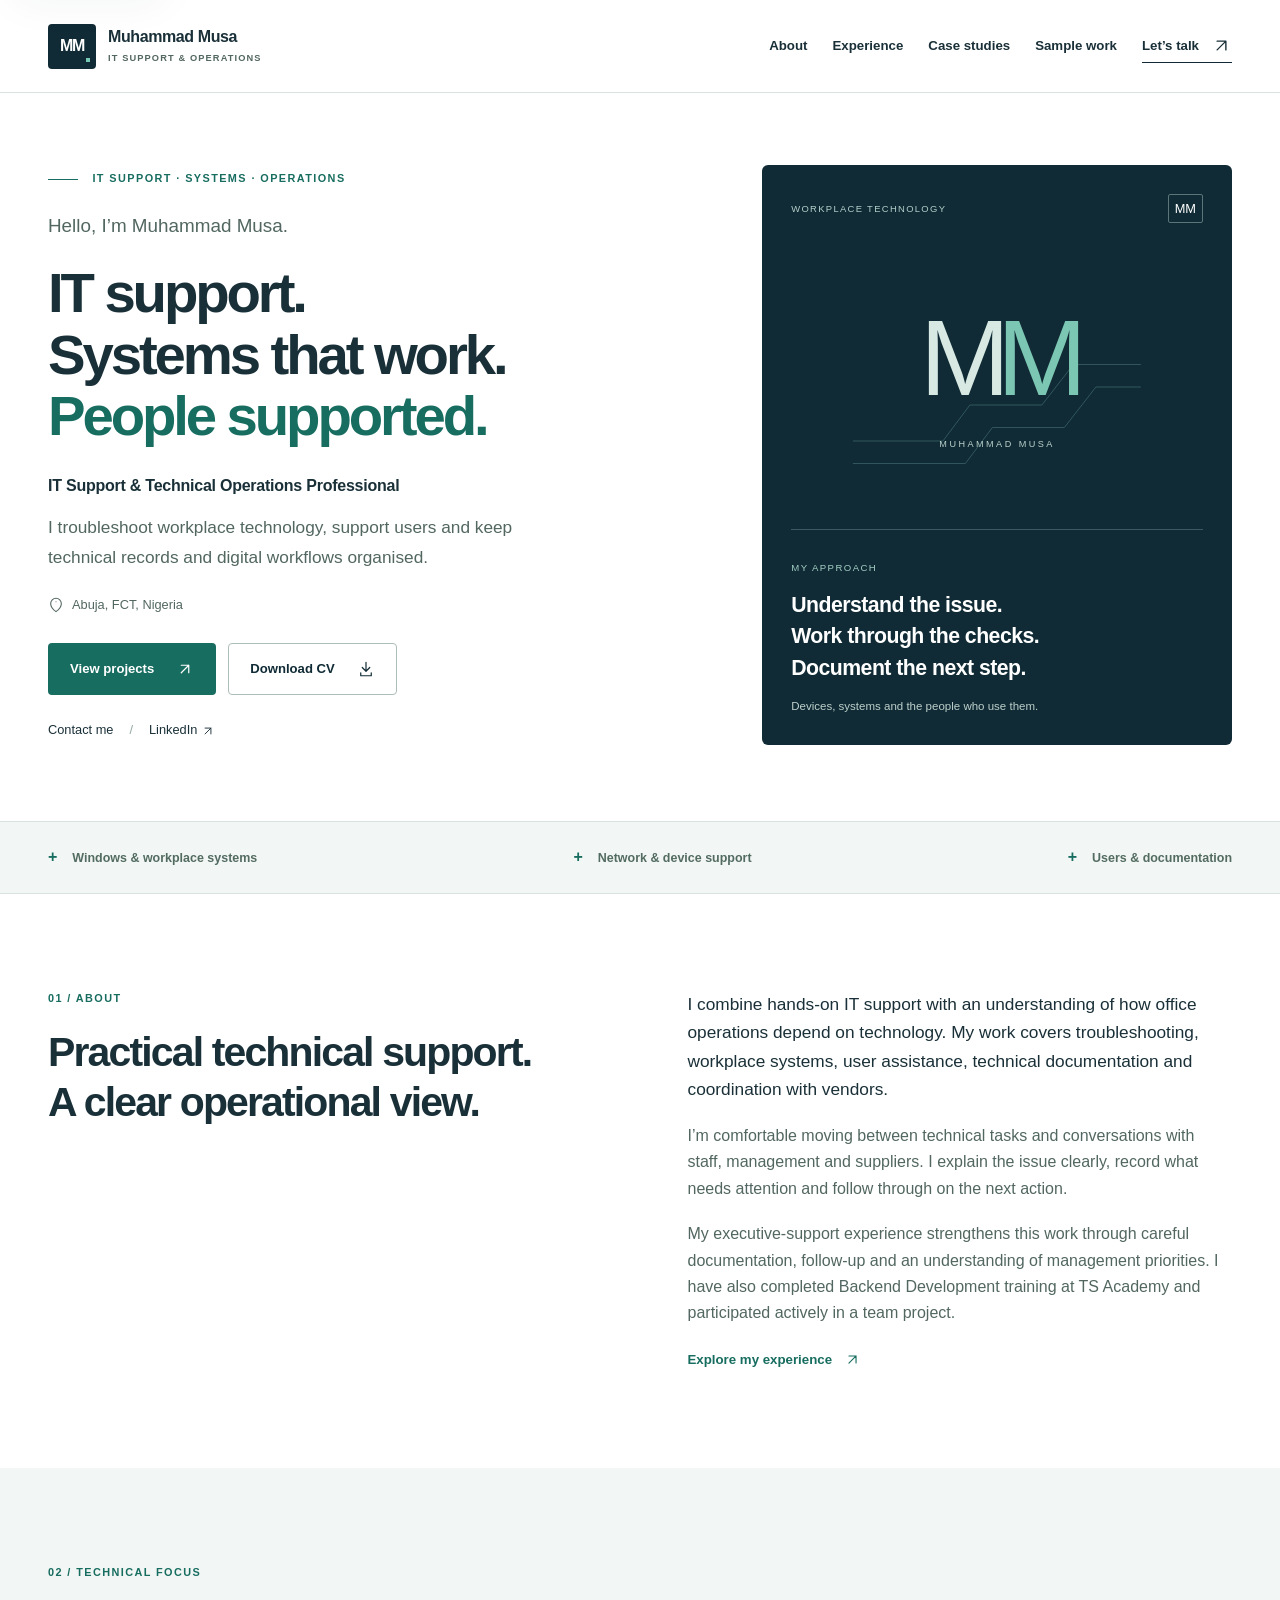
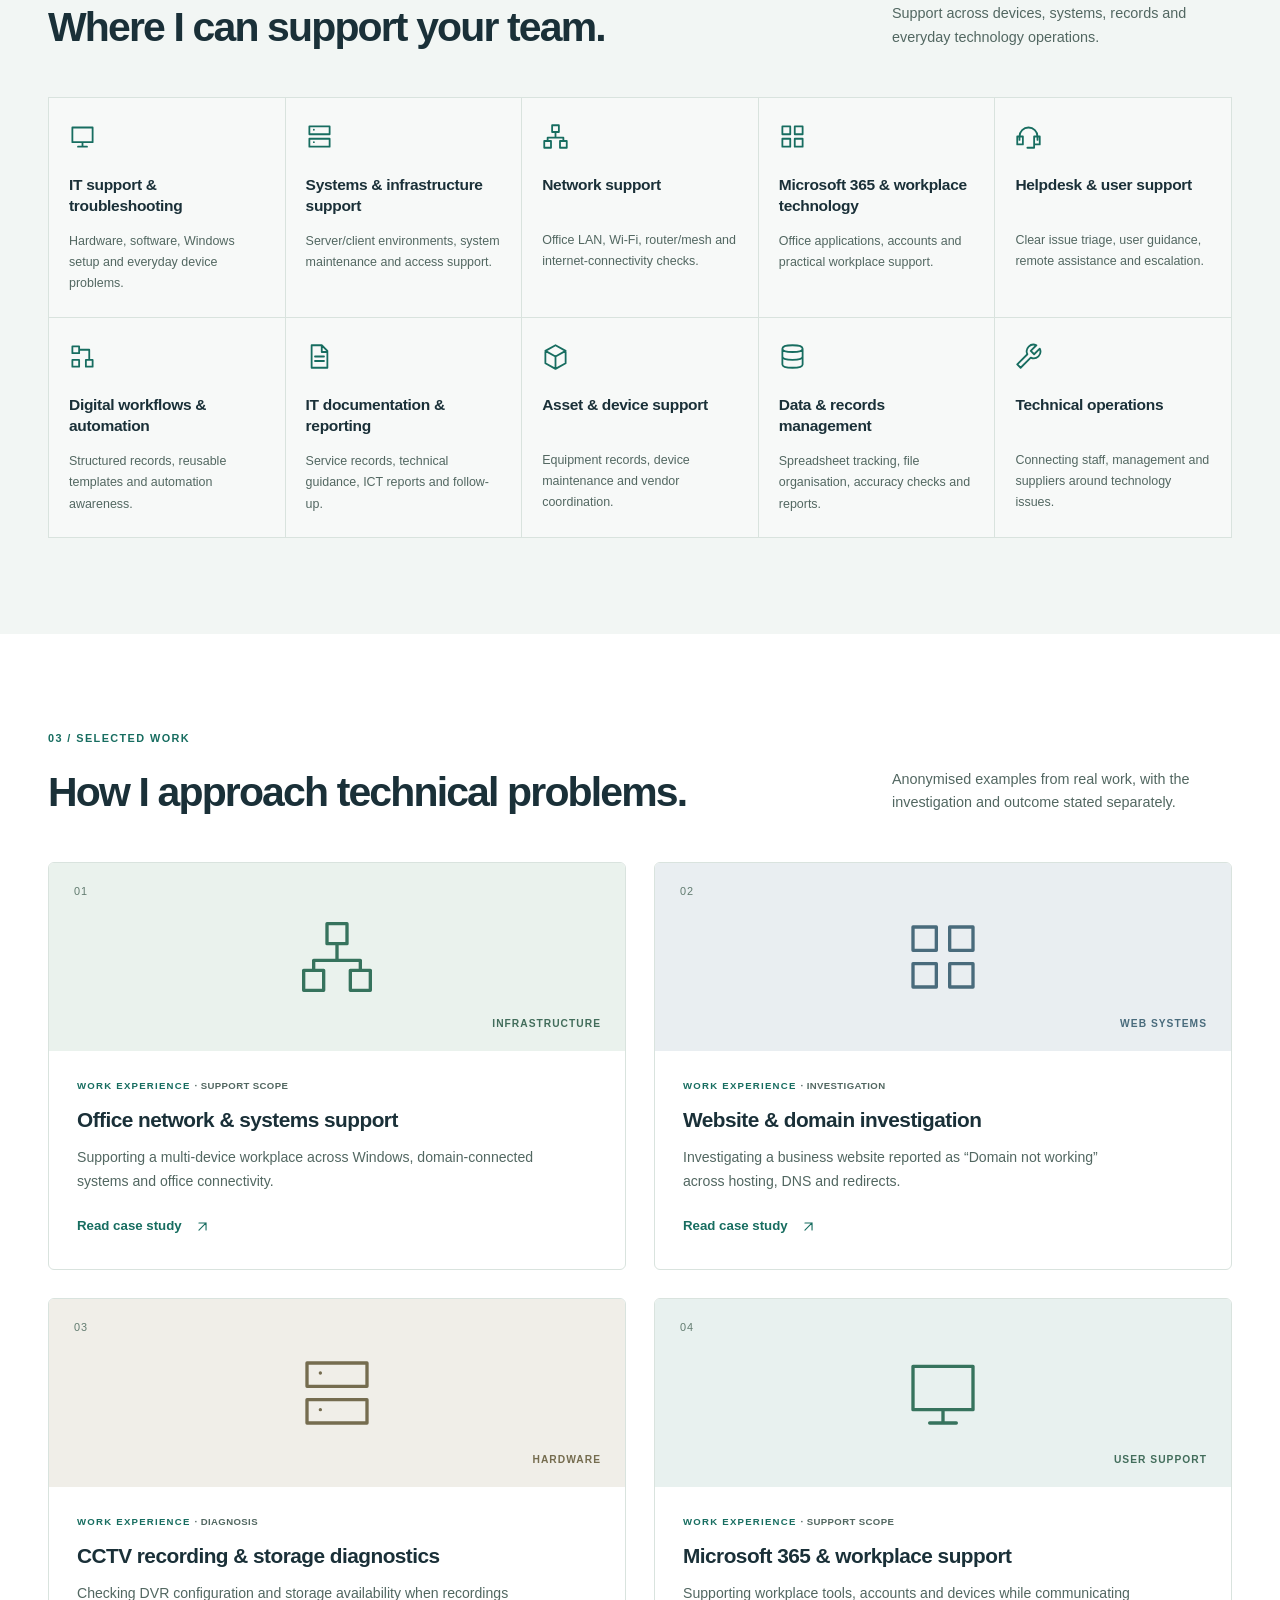
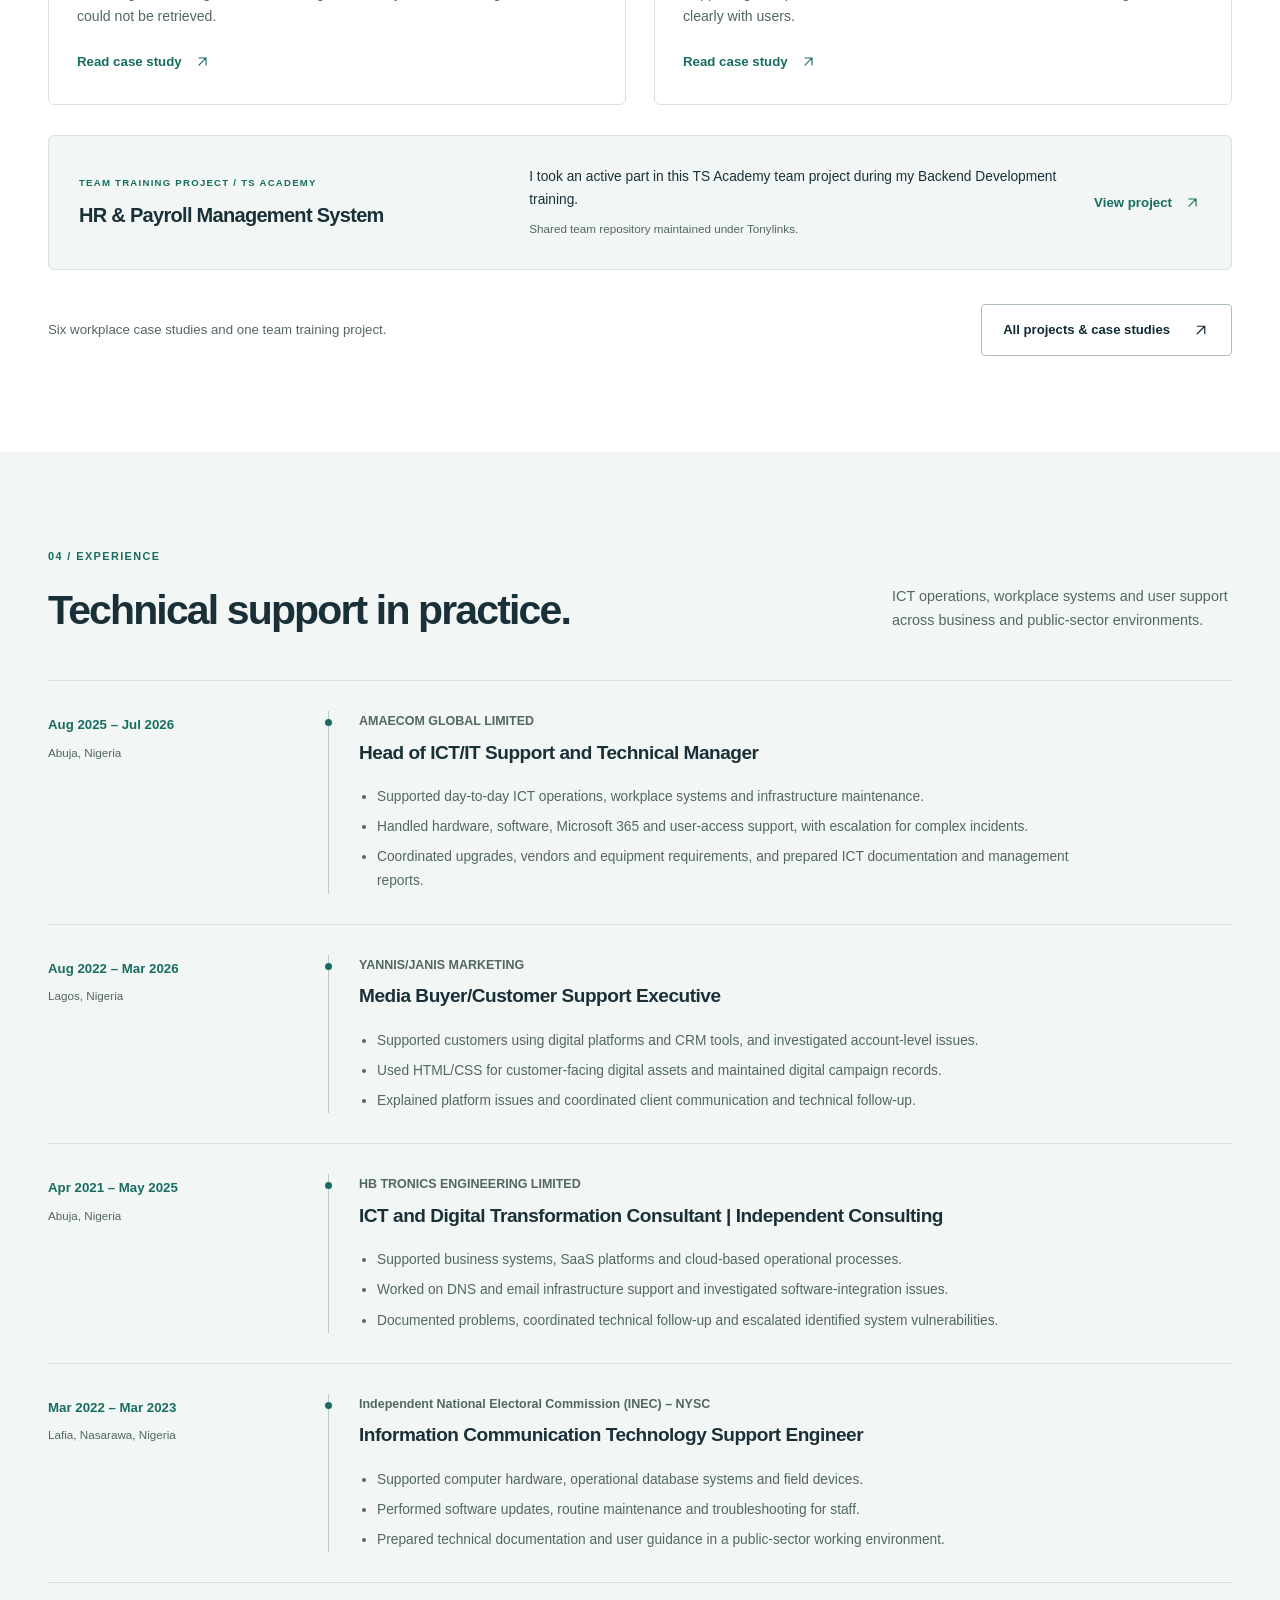
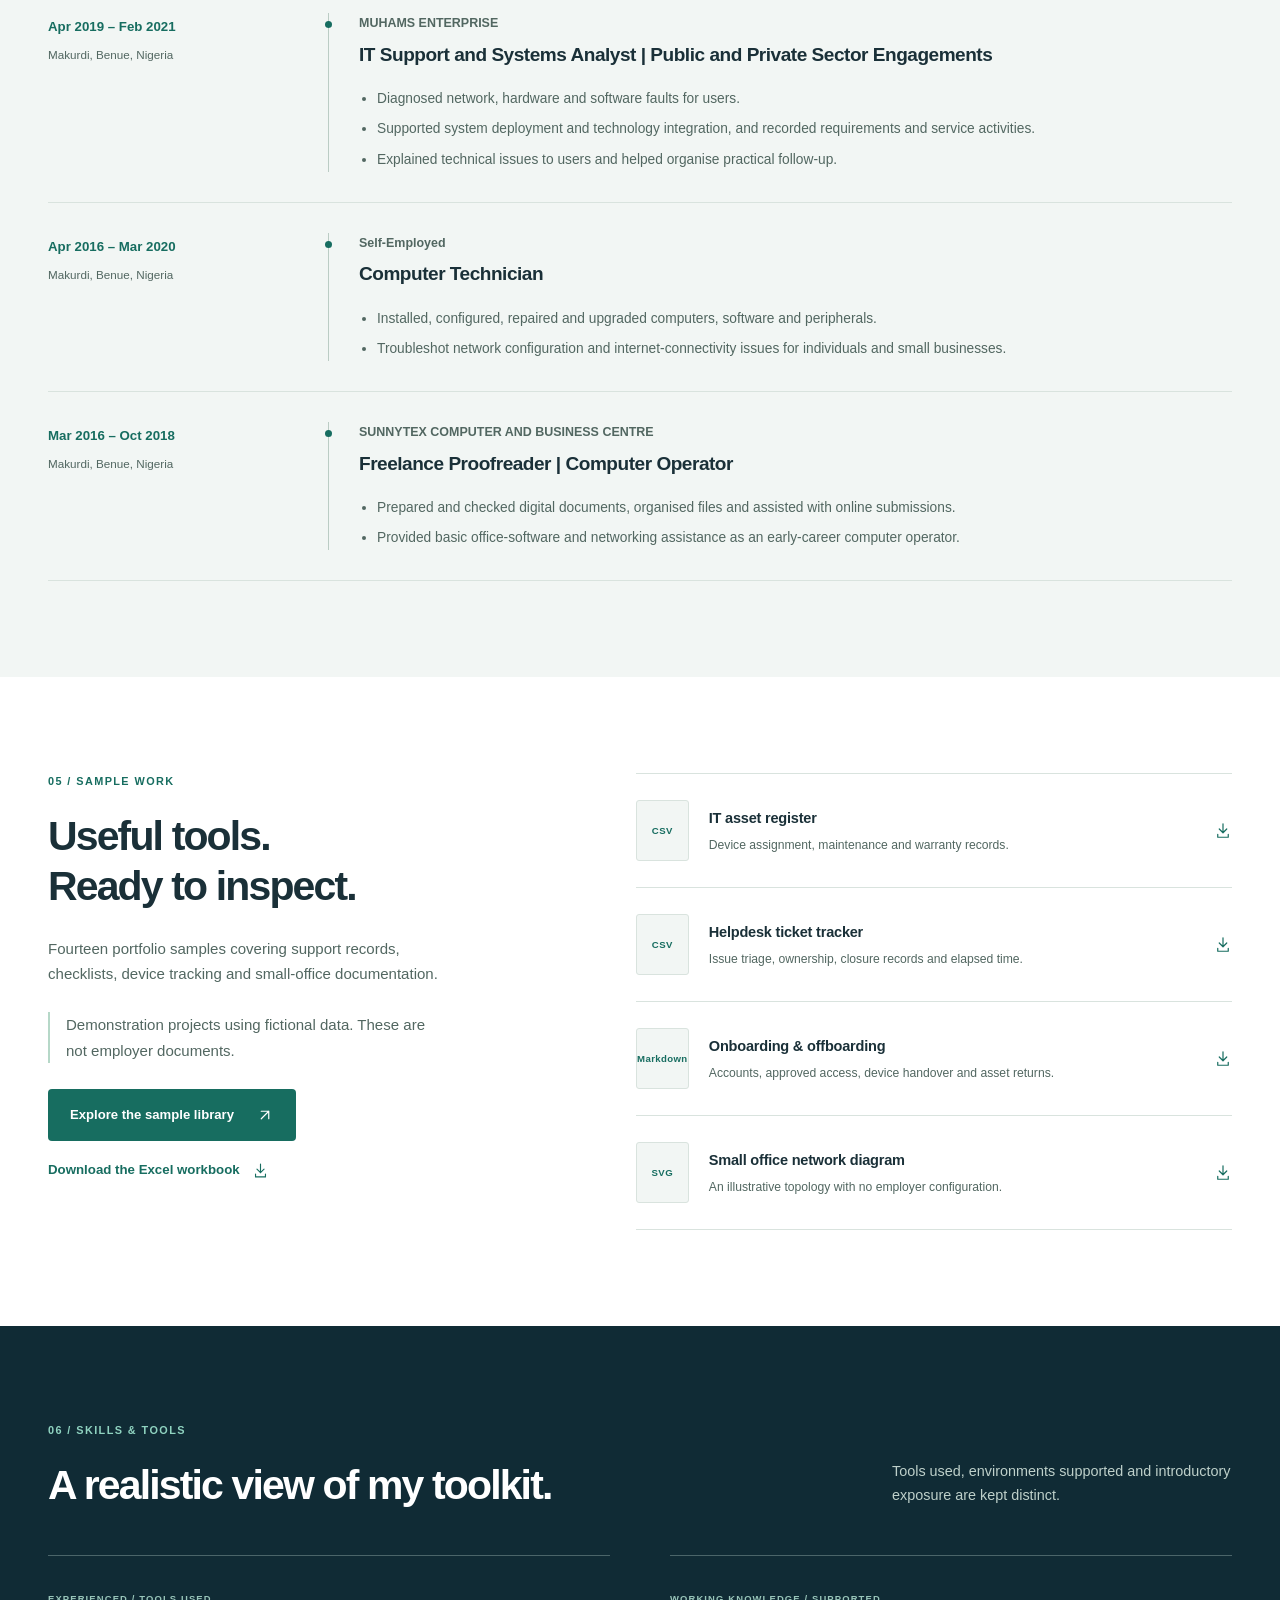
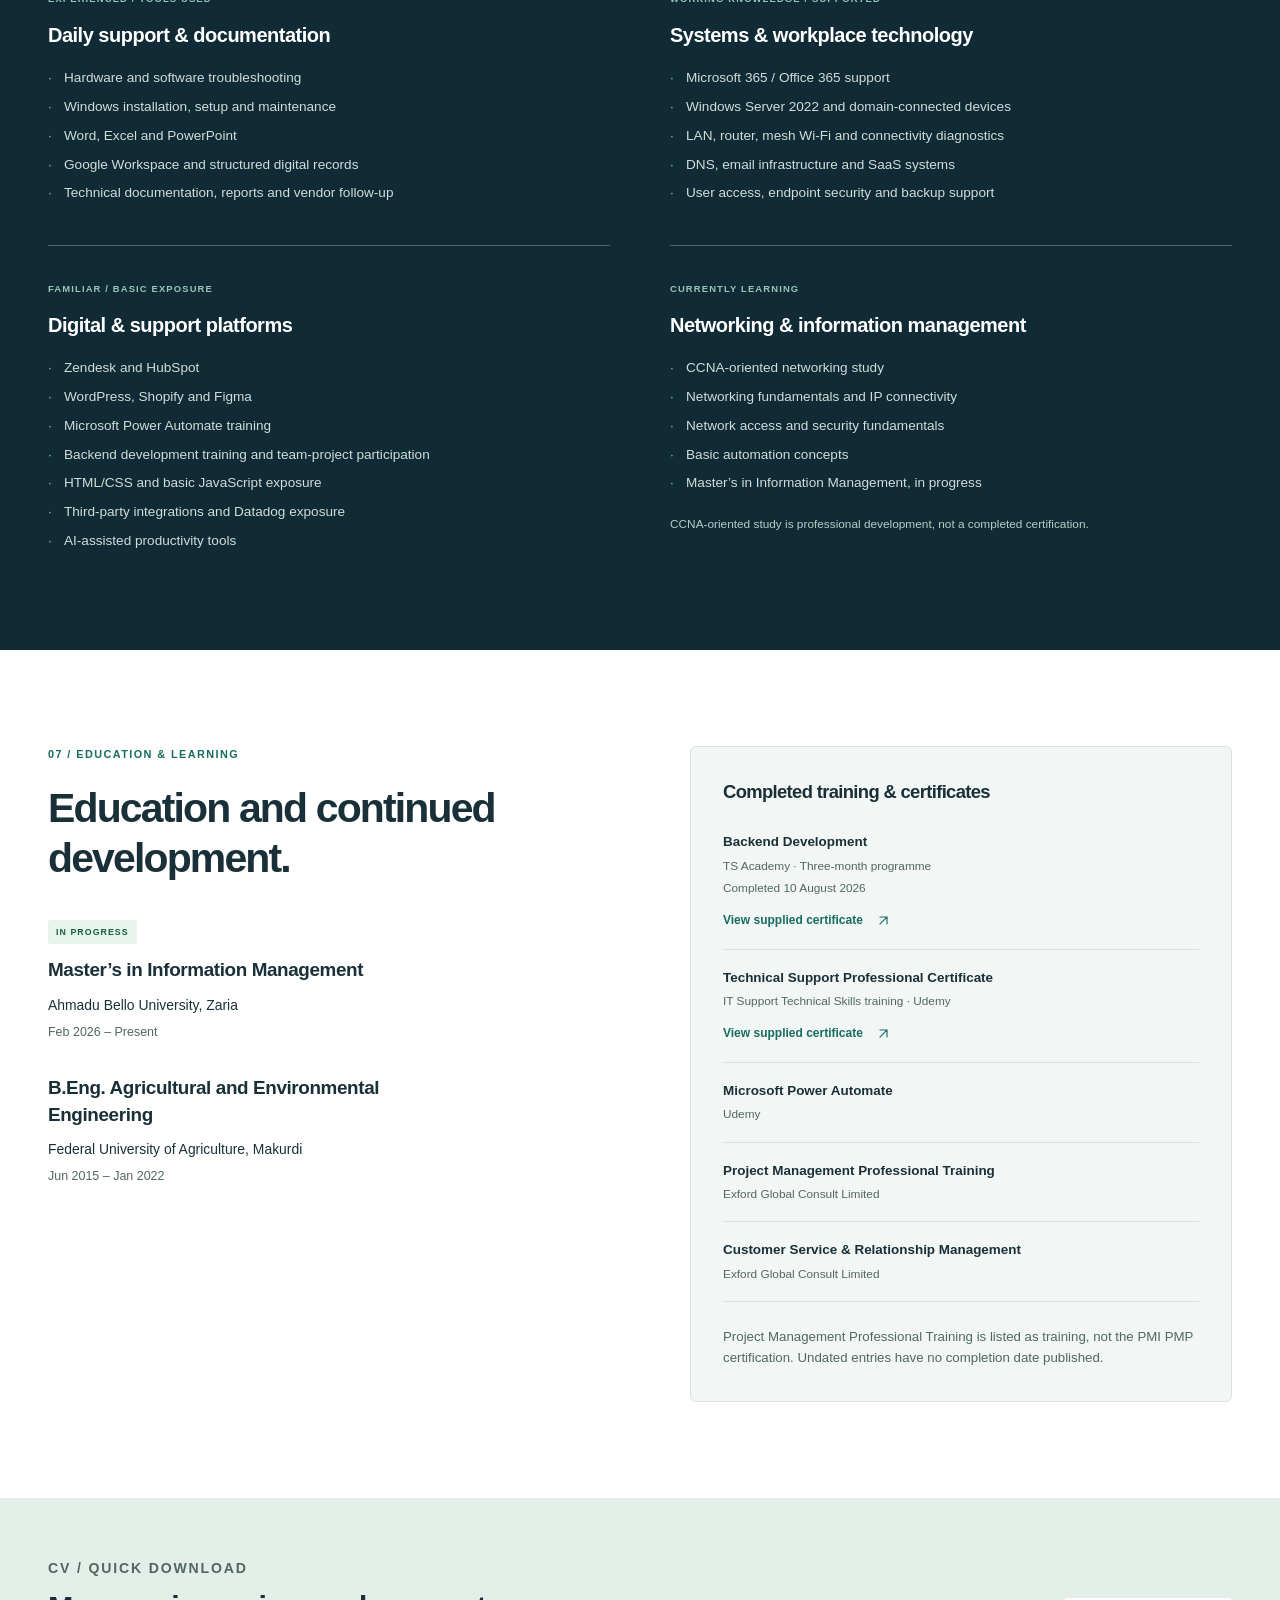
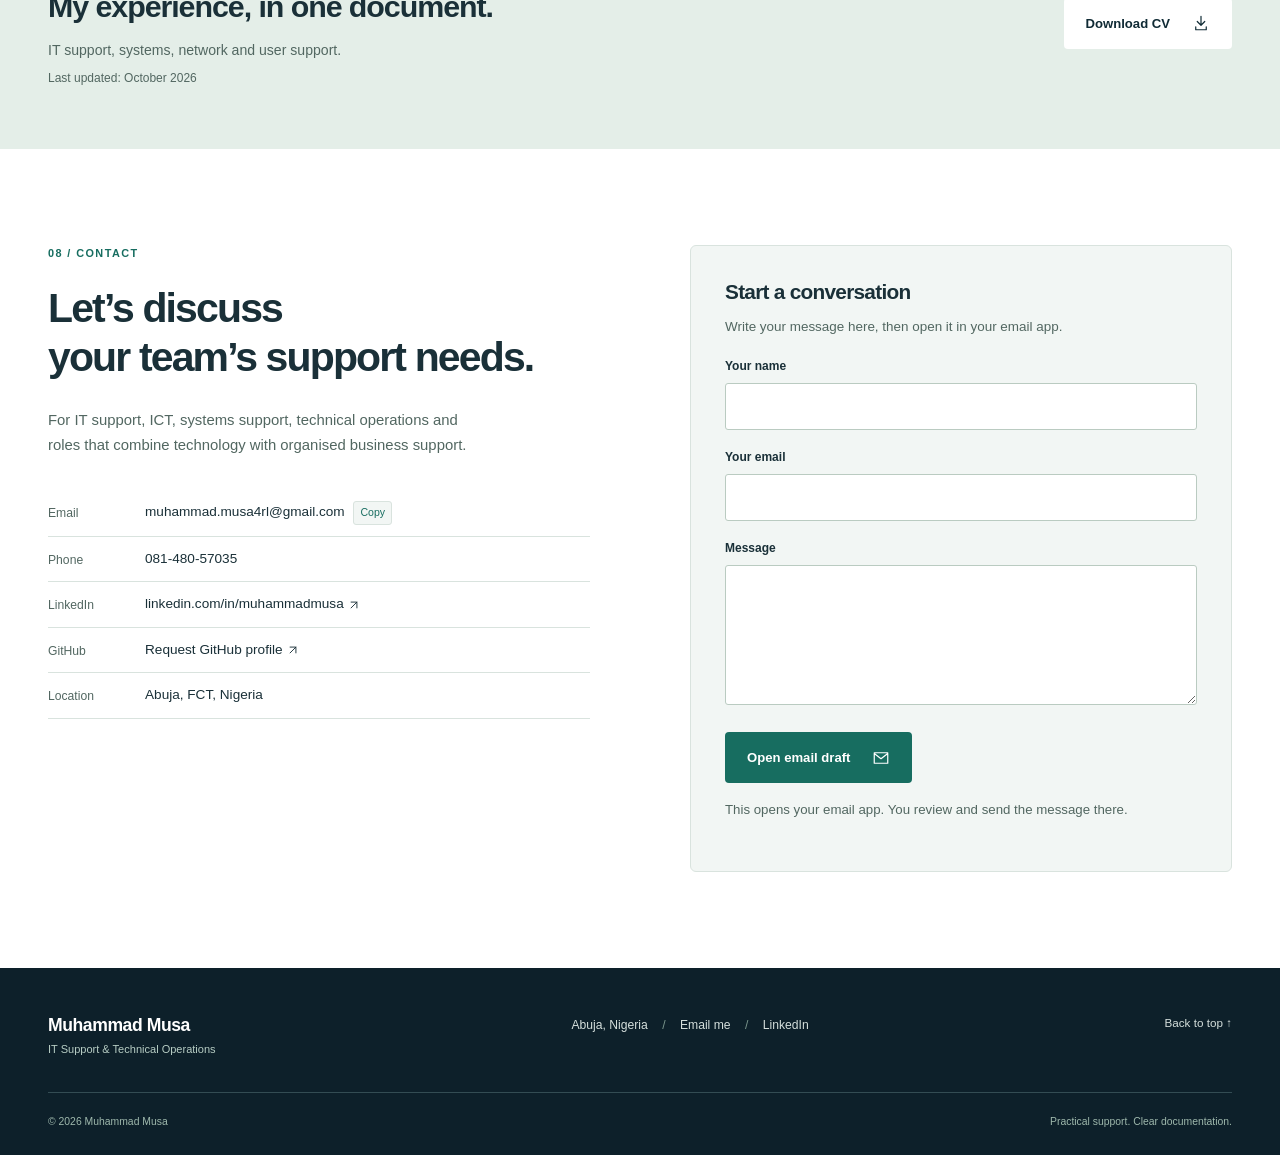
==== index.html @ 25eed510 "IT support and technical operations portfolio" ====
<!doctype html>
<html lang="en"><head><meta charset="utf-8"><meta name="viewport" content="width=device-width,initial-scale=1">
<title>Muhammad Musa | IT Support &amp; Technical Operations</title><meta name="description" content="IT support and technical operations professional in Abuja, Nigeria. Workplace systems, troubleshooting, user support and practical technical documentation."><meta name="theme-color" content="#102b35">
<meta property="og:type" content="website"><meta property="og:site_name" content="Muhammad Musa"><meta property="og:title" content="Muhammad Musa | IT Support &amp; Technical Operations"><meta property="og:description" content="IT support and technical operations professional in Abuja, Nigeria. Workplace systems, troubleshooting, user support and practical technical documentation.">
<meta property="og:image" content="assets/images/social-preview.png"><meta property="og:image:width" content="1200"><meta property="og:image:height" content="630"><meta property="og:image:alt" content="Muhammad Musa — IT Support and Technical Operations">
<meta name="twitter:card" content="summary_large_image"><meta name="twitter:title" content="Muhammad Musa | IT Support &amp; Technical Operations"><meta name="twitter:description" content="IT support and technical operations professional in Abuja, Nigeria. Workplace systems, troubleshooting, user support and practical technical documentation."><meta name="twitter:image" content="assets/images/social-preview.png">
<!-- DEPLOYMENT_META_START --><!-- Set by tools/configure.py after the GitHub username is confirmed. --><!-- DEPLOYMENT_META_END -->
<link rel="icon" href="favicon.ico?v=1" sizes="any"><link rel="icon" href="assets/icons/favicon.svg?v=1" type="image/svg+xml"><link rel="icon" href="assets/icons/favicon-32x32.png?v=1" type="image/png" sizes="32x32"><link rel="icon" href="assets/icons/favicon-16x16.png?v=1" type="image/png" sizes="16x16"><link rel="apple-touch-icon" href="assets/icons/apple-touch-icon.png?v=1" sizes="180x180"><link rel="manifest" href="site.webmanifest">
<link rel="stylesheet" href="styles.css?v=2"><script src="script.js?v=1" defer></script>
</head><body><a class="skip-link" href="#main">Skip to content</a><header class="site-header"><div class="nav-wrap"><a class="brand" href="index.html" aria-label="Muhammad Musa, home"><span class="brand-mark">MM<span></span></span><span>Muhammad Musa<span class="brand-sub">IT SUPPORT & OPERATIONS</span></span></a>
<button class="menu-toggle" type="button" aria-controls="site-nav" aria-expanded="false"><span class="menu-label">Menu</span><svg viewBox="0 0 24 24" width="22" height="22" fill="none" stroke="currentColor" aria-hidden="true"><path d="M3 7h18M3 12h18M3 17h18"/></svg></button>
<nav id="site-nav" aria-label="Main navigation"><a href="index.html#about">About</a><a href="index.html#experience">Experience</a><a href="projects.html" >Case studies</a><a href="samples.html" >Sample work</a><a class="nav-contact" href="index.html#contact">Let’s talk <svg class="icon " viewBox="0 0 24 24" fill="none" stroke="currentColor" stroke-width="1.6" stroke-linecap="round" stroke-linejoin="round" aria-hidden="true"><path d="M7 17 17 7M7 7h10v10"/></svg></a></nav></div></header>
<main id="main">
<section class="hero section"><div class="container hero-grid"><div class="hero-copy"><p class="eyebrow"><span class="line"></span> IT SUPPORT · SYSTEMS · OPERATIONS</p><p class="hero-intro">Hello, I’m Muhammad Musa.</p><h1>IT support.<br>Systems that work.<br><span>People supported.</span></h1><p class="hero-role">IT Support & Technical Operations Professional</p><p class="hero-description">I troubleshoot workplace technology, support users and keep technical records and digital workflows organised.</p><p class="location"><svg class="icon " viewBox="0 0 24 24" fill="none" stroke="currentColor" stroke-width="1.6" stroke-linecap="round" stroke-linejoin="round" aria-hidden="true"><path d="M20 10c0 6-8 12-8 12S4 16 4 10a8 8 0 1 1 16 0ZM12 7v.01"/></svg> Abuja, FCT, Nigeria</p><div class="hero-actions"><a class="button primary" href="#projects">View projects <svg class="icon " viewBox="0 0 24 24" fill="none" stroke="currentColor" stroke-width="1.6" stroke-linecap="round" stroke-linejoin="round" aria-hidden="true"><path d="M7 17 17 7M7 7h10v10"/></svg></a><a class="button secondary" href="assets/Muhammad_Musa_IT_CV.pdf" download>Download CV <svg class="icon " viewBox="0 0 24 24" fill="none" stroke="currentColor" stroke-width="1.6" stroke-linecap="round" stroke-linejoin="round" aria-hidden="true"><path d="M12 3v12m-5-5 5 5 5-5M5 17v4h14v-4"/></svg></a></div><div class="hero-links"><a href="#contact">Contact me</a><span>/</span><a href="https://www.linkedin.com/in/muhammadmusa" target="_blank" rel="noopener noreferrer">LinkedIn <svg class="icon " viewBox="0 0 24 24" fill="none" stroke="currentColor" stroke-width="1.6" stroke-linecap="round" stroke-linejoin="round" aria-hidden="true"><path d="M7 17 17 7M7 7h10v10"/></svg></a></div></div>
<aside class="hero-panel" aria-label="Professional overview"><div class="panel-top"><span class="tiny-label">WORKPLACE TECHNOLOGY</span><span class="panel-mark">MM</span></div><div class="portrait-shell" id="profile-image"><div class="initials-avatar" role="img" aria-label="Muhammad Musa initials avatar"><span class="avatar-letter">M<span>M</span></span><span class="avatar-caption">MUHAMMAD MUSA</span><svg class="avatar-lines" viewBox="0 0 340 300" fill="none" aria-hidden="true"><path d="M10 220h100l30-40h80l35-45h75M10 245h125l30-40h80l35-45h50" stroke="currentColor"/></svg></div></div><div class="panel-bottom"><span>MY APPROACH</span><h2>Understand the issue.<br>Work through the checks.<br>Document the next step.</h2><p>Devices, systems and the people who use them.</p></div></aside>
</div></section>
<div class="focus-strip"><div class="container focus-inner"><span>Windows & workplace systems</span><span>Network & device support</span><span>Users & documentation</span></div></div>
<section id="about" class="section"><div class="container about-grid"><div><p class="eyebrow section-index">01 / ABOUT</p><h2 class="section-title">Practical technical support.<br>A clear operational view.</h2></div><div class="about-text"><p>I combine hands-on IT support with an understanding of how office operations depend on technology. My work covers troubleshooting, workplace systems, user assistance, technical documentation and coordination with vendors.</p><p>I’m comfortable moving between technical tasks and conversations with staff, management and suppliers. I explain the issue clearly, record what needs attention and follow through on the next action.</p><p>My executive-support experience strengthens this work through careful documentation, follow-up and an understanding of management priorities. I have also completed Backend Development training at TS Academy and participated actively in a team project.</p><a class="text-link" href="#experience">Explore my experience <svg class="icon " viewBox="0 0 24 24" fill="none" stroke="currentColor" stroke-width="1.6" stroke-linecap="round" stroke-linejoin="round" aria-hidden="true"><path d="M7 17 17 7M7 7h10v10"/></svg></a></div></div></section>
<section id="expertise" class="section section-muted"><div class="container"><div class="section-heading"><div><p class="eyebrow section-index">02 / TECHNICAL FOCUS</p><h2 class="section-title">Where I can support your team.</h2></div><p>Support across devices, systems, records and everyday technology operations.</p></div><div class="core-grid"><article class="core-card"><svg class="icon " viewBox="0 0 24 24" fill="none" stroke="currentColor" stroke-width="1.6" stroke-linecap="round" stroke-linejoin="round" aria-hidden="true"><path d="M3 4h18v13H3zM8 21h8m-4-4v4"/></svg><h3>IT support &amp; troubleshooting</h3><p>Hardware, software, Windows setup and everyday device problems.</p></article><article class="core-card"><svg class="icon " viewBox="0 0 24 24" fill="none" stroke="currentColor" stroke-width="1.6" stroke-linecap="round" stroke-linejoin="round" aria-hidden="true"><path d="M3 3h18v7H3zM3 14h18v7H3zM7 6h.01M7 17h.01"/></svg><h3>Systems &amp; infrastructure support</h3><p>Server/client environments, system maintenance and access support.</p></article><article class="core-card"><svg class="icon " viewBox="0 0 24 24" fill="none" stroke="currentColor" stroke-width="1.6" stroke-linecap="round" stroke-linejoin="round" aria-hidden="true"><path d="M9 2h6v6H9zM2 16h6v6H2zM16 16h6v6h-6zM12 8v5M5 16v-3h14v3"/></svg><h3>Network support</h3><p>Office LAN, Wi-Fi, router/mesh and internet-connectivity checks.</p></article><article class="core-card"><svg class="icon " viewBox="0 0 24 24" fill="none" stroke="currentColor" stroke-width="1.6" stroke-linecap="round" stroke-linejoin="round" aria-hidden="true"><path d="M3 3h7v7H3zM14 3h7v7h-7zM3 14h7v7H3zM14 14h7v7h-7z"/></svg><h3>Microsoft 365 &amp; workplace technology</h3><p>Office applications, accounts and practical workplace support.</p></article><article class="core-card"><svg class="icon " viewBox="0 0 24 24" fill="none" stroke="currentColor" stroke-width="1.6" stroke-linecap="round" stroke-linejoin="round" aria-hidden="true"><path d="M4 15v-3a8 8 0 0 1 16 0v3M4 12H2v7h5v-7H4Zm16 0h2v7h-5v-7h3ZM17 19v3h-6"/></svg><h3>Helpdesk &amp; user support</h3><p>Clear issue triage, user guidance, remote assistance and escalation.</p></article><article class="core-card"><svg class="icon " viewBox="0 0 24 24" fill="none" stroke="currentColor" stroke-width="1.6" stroke-linecap="round" stroke-linejoin="round" aria-hidden="true"><path d="M3 3h6v6H3zM15 15h6v6h-6zM9 6h9v9M3 15h6v6H3z"/></svg><h3>Digital workflows &amp; automation</h3><p>Structured records, reusable templates and automation awareness.</p></article><article class="core-card"><svg class="icon " viewBox="0 0 24 24" fill="none" stroke="currentColor" stroke-width="1.6" stroke-linecap="round" stroke-linejoin="round" aria-hidden="true"><path d="M5 2h9l5 5v15H5zM14 2v6h5M8 12h8M8 16h8"/></svg><h3>IT documentation &amp; reporting</h3><p>Service records, technical guidance, ICT reports and follow-up.</p></article><article class="core-card"><svg class="icon " viewBox="0 0 24 24" fill="none" stroke="currentColor" stroke-width="1.6" stroke-linecap="round" stroke-linejoin="round" aria-hidden="true"><path d="m3 7 9-5 9 5v11l-9 5-9-5ZM3 7l9 5 9-5M12 12v11"/></svg><h3>Asset &amp; device support</h3><p>Equipment records, device maintenance and vendor coordination.</p></article><article class="core-card"><svg class="icon " viewBox="0 0 24 24" fill="none" stroke="currentColor" stroke-width="1.6" stroke-linecap="round" stroke-linejoin="round" aria-hidden="true"><path d="M21 5c0 2-4 3-9 3S3 7 3 5s4-3 9-3 9 1 9 3ZM3 5v14c0 2 4 3 9 3s9-1 9-3V5M3 12c0 2 4 3 9 3s9-1 9-3"/></svg><h3>Data &amp; records management</h3><p>Spreadsheet tracking, file organisation, accuracy checks and reports.</p></article><article class="core-card"><svg class="icon " viewBox="0 0 24 24" fill="none" stroke="currentColor" stroke-width="1.6" stroke-linecap="round" stroke-linejoin="round" aria-hidden="true"><path d="m14 7 3 3 5-5a6 6 0 0 1-8 8L5 22l-3-3 9-9a6 6 0 0 1 8-8Z"/></svg><h3>Technical operations</h3><p>Connecting staff, management and suppliers around technology issues.</p></article></div></div></section>
<section id="projects" class="section"><div class="container"><div class="section-heading"><div><p class="eyebrow section-index">03 / SELECTED WORK</p><h2 class="section-title">How I approach technical problems.</h2></div><p>Anonymised examples from real work, with the investigation and outcome stated separately.</p></div><div class="case-grid"><article class="case-card"><div class="case-visual visual-office-network"><span class="case-no">01</span><svg class="icon case-art" viewBox="0 0 24 24" fill="none" stroke="currentColor" stroke-width="1.6" stroke-linecap="round" stroke-linejoin="round" aria-hidden="true"><path d="M9 2h6v6H9zM2 16h6v6H2zM16 16h6v6h-6zM12 8v5M5 16v-3h14v3"/></svg><span class="case-type">Infrastructure</span></div><div class="case-body"><p class="eyebrow">Work experience <span>· Support scope</span></p><h3><a href="projects.html#office-network">Office network &amp; systems support</a></h3><p>Supporting a multi-device workplace across Windows, domain-connected systems and office connectivity.</p><a class="text-link" href="projects.html#office-network">Read case study <svg class="icon " viewBox="0 0 24 24" fill="none" stroke="currentColor" stroke-width="1.6" stroke-linecap="round" stroke-linejoin="round" aria-hidden="true"><path d="M7 17 17 7M7 7h10v10"/></svg></a></div></article><article class="case-card"><div class="case-visual visual-website-domain"><span class="case-no">02</span><svg class="icon case-art" viewBox="0 0 24 24" fill="none" stroke="currentColor" stroke-width="1.6" stroke-linecap="round" stroke-linejoin="round" aria-hidden="true"><path d="M3 3h7v7H3zM14 3h7v7h-7zM3 14h7v7H3zM14 14h7v7h-7z"/></svg><span class="case-type">Web systems</span></div><div class="case-body"><p class="eyebrow">Work experience <span>· Investigation</span></p><h3><a href="projects.html#website-domain">Website &amp; domain investigation</a></h3><p>Investigating a business website reported as “Domain not working” across hosting, DNS and redirects.</p><a class="text-link" href="projects.html#website-domain">Read case study <svg class="icon " viewBox="0 0 24 24" fill="none" stroke="currentColor" stroke-width="1.6" stroke-linecap="round" stroke-linejoin="round" aria-hidden="true"><path d="M7 17 17 7M7 7h10v10"/></svg></a></div></article><article class="case-card"><div class="case-visual visual-cctv-storage"><span class="case-no">03</span><svg class="icon case-art" viewBox="0 0 24 24" fill="none" stroke="currentColor" stroke-width="1.6" stroke-linecap="round" stroke-linejoin="round" aria-hidden="true"><path d="M3 3h18v7H3zM3 14h18v7H3zM7 6h.01M7 17h.01"/></svg><span class="case-type">Hardware</span></div><div class="case-body"><p class="eyebrow">Work experience <span>· Diagnosis</span></p><h3><a href="projects.html#cctv-storage">CCTV recording &amp; storage diagnostics</a></h3><p>Checking DVR configuration and storage availability when recordings could not be retrieved.</p><a class="text-link" href="projects.html#cctv-storage">Read case study <svg class="icon " viewBox="0 0 24 24" fill="none" stroke="currentColor" stroke-width="1.6" stroke-linecap="round" stroke-linejoin="round" aria-hidden="true"><path d="M7 17 17 7M7 7h10v10"/></svg></a></div></article><article class="case-card"><div class="case-visual visual-workplace-support"><span class="case-no">04</span><svg class="icon case-art" viewBox="0 0 24 24" fill="none" stroke="currentColor" stroke-width="1.6" stroke-linecap="round" stroke-linejoin="round" aria-hidden="true"><path d="M3 4h18v13H3zM8 21h8m-4-4v4"/></svg><span class="case-type">User support</span></div><div class="case-body"><p class="eyebrow">Work experience <span>· Support scope</span></p><h3><a href="projects.html#workplace-support">Microsoft 365 &amp; workplace support</a></h3><p>Supporting workplace tools, accounts and devices while communicating clearly with users.</p><a class="text-link" href="projects.html#workplace-support">Read case study <svg class="icon " viewBox="0 0 24 24" fill="none" stroke="currentColor" stroke-width="1.6" stroke-linecap="round" stroke-linejoin="round" aria-hidden="true"><path d="M7 17 17 7M7 7h10v10"/></svg></a></div></article></div><article class="training-project-feature"><div><p class="eyebrow">TEAM TRAINING PROJECT / TS ACADEMY</p><h3><a href="projects.html#ts-academy-hr-payroll">HR &amp; Payroll Management System</a></h3></div><div><p>I took an active part in this TS Academy team project during my Backend Development training.</p><p class="small muted">Shared team repository maintained under Tonylinks.</p></div><a class="text-link" href="projects.html#ts-academy-hr-payroll">View project <svg class="icon" viewBox="0 0 24 24" fill="none" stroke="currentColor" stroke-width="1.6" stroke-linecap="round" stroke-linejoin="round" aria-hidden="true"><path d="M7 17 17 7M7 7h10v10"/></svg></a></article><div class="section-bottom"><p>Six workplace case studies and one team training project.</p><a class="button secondary" href="projects.html">All projects &amp; case studies <svg class="icon " viewBox="0 0 24 24" fill="none" stroke="currentColor" stroke-width="1.6" stroke-linecap="round" stroke-linejoin="round" aria-hidden="true"><path d="M7 17 17 7M7 7h10v10"/></svg></a></div></div></section>
<section id="experience" class="section section-muted"><div class="container"><div class="section-heading"><div><p class="eyebrow section-index">04 / EXPERIENCE</p><h2 class="section-title">Technical support in practice.</h2></div><p>ICT operations, workplace systems and user support across business and public-sector environments.</p></div><div class="timeline"><article class="timeline-item"><div class="timeline-date">Aug 2025 – Jul 2026<span>Abuja, Nigeria</span></div><div class="timeline-content"><p class="employer">AMAECOM GLOBAL LIMITED</p><h3>Head of ICT/IT Support and Technical Manager</h3><ul><li>Supported day-to-day ICT operations, workplace systems and infrastructure maintenance.</li><li>Handled hardware, software, Microsoft 365 and user-access support, with escalation for complex incidents.</li><li>Coordinated upgrades, vendors and equipment requirements, and prepared ICT documentation and management reports.</li></ul></div></article><article class="timeline-item"><div class="timeline-date">Aug 2022 – Mar 2026<span>Lagos, Nigeria</span></div><div class="timeline-content"><p class="employer">YANNIS/JANIS MARKETING</p><h3>Media Buyer/Customer Support Executive</h3><ul><li>Supported customers using digital platforms and CRM tools, and investigated account-level issues.</li><li>Used HTML/CSS for customer-facing digital assets and maintained digital campaign records.</li><li>Explained platform issues and coordinated client communication and technical follow-up.</li></ul></div></article><article class="timeline-item"><div class="timeline-date">Apr 2021 – May 2025<span>Abuja, Nigeria</span></div><div class="timeline-content"><p class="employer">HB TRONICS ENGINEERING LIMITED</p><h3>ICT and Digital Transformation Consultant | Independent Consulting</h3><ul><li>Supported business systems, SaaS platforms and cloud-based operational processes.</li><li>Worked on DNS and email infrastructure support and investigated software-integration issues.</li><li>Documented problems, coordinated technical follow-up and escalated identified system vulnerabilities.</li></ul></div></article><article class="timeline-item"><div class="timeline-date">Mar 2022 – Mar 2023<span>Lafia, Nasarawa, Nigeria</span></div><div class="timeline-content"><p class="employer">Independent National Electoral Commission (INEC) – NYSC</p><h3>Information Communication Technology Support Engineer</h3><ul><li>Supported computer hardware, operational database systems and field devices.</li><li>Performed software updates, routine maintenance and troubleshooting for staff.</li><li>Prepared technical documentation and user guidance in a public-sector working environment.</li></ul></div></article><article class="timeline-item"><div class="timeline-date">Apr 2019 – Feb 2021<span>Makurdi, Benue, Nigeria</span></div><div class="timeline-content"><p class="employer">MUHAMS ENTERPRISE</p><h3>IT Support and Systems Analyst | Public and Private Sector Engagements</h3><ul><li>Diagnosed network, hardware and software faults for users.</li><li>Supported system deployment and technology integration, and recorded requirements and service activities.</li><li>Explained technical issues to users and helped organise practical follow-up.</li></ul></div></article><article class="timeline-item"><div class="timeline-date">Apr 2016 – Mar 2020<span>Makurdi, Benue, Nigeria</span></div><div class="timeline-content"><p class="employer">Self-Employed</p><h3>Computer Technician</h3><ul><li>Installed, configured, repaired and upgraded computers, software and peripherals.</li><li>Troubleshot network configuration and internet-connectivity issues for individuals and small businesses.</li></ul></div></article><article class="timeline-item"><div class="timeline-date">Mar 2016 – Oct 2018<span>Makurdi, Benue, Nigeria</span></div><div class="timeline-content"><p class="employer">SUNNYTEX COMPUTER AND BUSINESS CENTRE</p><h3>Freelance Proofreader | Computer Operator</h3><ul><li>Prepared and checked digital documents, organised files and assisted with online submissions.</li><li>Provided basic office-software and networking assistance as an early-career computer operator.</li></ul></div></article></div></div></section>
<section id="sample-work" class="section"><div class="container sample-feature"><div><p class="eyebrow section-index">05 / SAMPLE WORK</p><h2 class="section-title">Useful tools.<br>Ready to inspect.</h2><p>Fourteen portfolio samples covering support records, checklists, device tracking and small-office documentation.</p><p class="sample-note">Demonstration projects using fictional data. These are not employer documents.</p><a class="button primary" href="samples.html">Explore the sample library <svg class="icon " viewBox="0 0 24 24" fill="none" stroke="currentColor" stroke-width="1.6" stroke-linecap="round" stroke-linejoin="round" aria-hidden="true"><path d="M7 17 17 7M7 7h10v10"/></svg></a><a class="text-link workbook-link" href="assets/documents/IT_Support_Sample_Workbook.xlsx" download>Download the Excel workbook <svg class="icon " viewBox="0 0 24 24" fill="none" stroke="currentColor" stroke-width="1.6" stroke-linecap="round" stroke-linejoin="round" aria-hidden="true"><path d="M12 3v12m-5-5 5 5 5-5M5 17v4h14v-4"/></svg></a></div><div class="sample-list"><a class="sample-row" href="projects/samples/01_IT_Asset_Register.csv" download><span class="sample-file">CSV</span><span><strong>IT asset register</strong><span>Device assignment, maintenance and warranty records.</span></span><svg class="icon " viewBox="0 0 24 24" fill="none" stroke="currentColor" stroke-width="1.6" stroke-linecap="round" stroke-linejoin="round" aria-hidden="true"><path d="M12 3v12m-5-5 5 5 5-5M5 17v4h14v-4"/></svg></a><a class="sample-row" href="projects/samples/02_Helpdesk_Ticket_Tracker.csv" download><span class="sample-file">CSV</span><span><strong>Helpdesk ticket tracker</strong><span>Issue triage, ownership, closure records and elapsed time.</span></span><svg class="icon " viewBox="0 0 24 24" fill="none" stroke="currentColor" stroke-width="1.6" stroke-linecap="round" stroke-linejoin="round" aria-hidden="true"><path d="M12 3v12m-5-5 5 5 5-5M5 17v4h14v-4"/></svg></a><a class="sample-row" href="projects/samples/03_Onboarding_Offboarding_Checklist.md" download><span class="sample-file">Markdown</span><span><strong>Onboarding &amp; offboarding</strong><span>Accounts, approved access, device handover and asset returns.</span></span><svg class="icon " viewBox="0 0 24 24" fill="none" stroke="currentColor" stroke-width="1.6" stroke-linecap="round" stroke-linejoin="round" aria-hidden="true"><path d="M12 3v12m-5-5 5 5 5-5M5 17v4h14v-4"/></svg></a><a class="sample-row" href="projects/samples/12_Small_Office_Network_Diagram.svg" download><span class="sample-file">SVG</span><span><strong>Small office network diagram</strong><span>An illustrative topology with no employer configuration.</span></span><svg class="icon " viewBox="0 0 24 24" fill="none" stroke="currentColor" stroke-width="1.6" stroke-linecap="round" stroke-linejoin="round" aria-hidden="true"><path d="M12 3v12m-5-5 5 5 5-5M5 17v4h14v-4"/></svg></a></div></div></section>
<section id="skills" class="section skills-section"><div class="container"><div class="section-heading"><div><p class="eyebrow section-index">06 / SKILLS & TOOLS</p><h2 class="section-title">A realistic view of my toolkit.</h2></div><p>Tools used, environments supported and introductory exposure are kept distinct.</p></div><div class="skills-grid"><article class="skill-block"><span class="skill-level">EXPERIENCED / TOOLS USED</span><h3>Daily support & documentation</h3><ul><li>Hardware and software troubleshooting</li><li>Windows installation, setup and maintenance</li><li>Word, Excel and PowerPoint</li><li>Google Workspace and structured digital records</li><li>Technical documentation, reports and vendor follow-up</li></ul></article><article class="skill-block"><span class="skill-level">WORKING KNOWLEDGE / SUPPORTED</span><h3>Systems & workplace technology</h3><ul><li>Microsoft 365 / Office 365 support</li><li>Windows Server 2022 and domain-connected devices</li><li>LAN, router, mesh Wi-Fi and connectivity diagnostics</li><li>DNS, email infrastructure and SaaS systems</li><li>User access, endpoint security and backup support</li></ul></article><article class="skill-block"><span class="skill-level">FAMILIAR / BASIC EXPOSURE</span><h3>Digital & support platforms</h3><ul><li>Zendesk and HubSpot</li><li>WordPress, Shopify and Figma</li><li>Microsoft Power Automate training</li><li>Backend development training and team-project participation</li><li>HTML/CSS and basic JavaScript exposure</li><li>Third-party integrations and Datadog exposure</li><li>AI-assisted productivity tools</li></ul></article><article class="skill-block learning-block"><span class="skill-level">CURRENTLY LEARNING</span><h3>Networking & information management</h3><ul><li>CCNA-oriented networking study</li><li>Networking fundamentals and IP connectivity</li><li>Network access and security fundamentals</li><li>Basic automation concepts</li><li>Master’s in Information Management, in progress</li></ul><p>CCNA-oriented study is professional development, not a completed certification.</p></article></div></div></section>
<section id="education" class="section"><div class="container education-grid"><div><p class="eyebrow section-index">07 / EDUCATION & LEARNING</p><h2 class="section-title">Education and continued development.</h2><div class="education-item"><span class="status-pill">IN PROGRESS</span><h3>Master’s in Information Management</h3><p>Ahmadu Bello University, Zaria</p><p class="muted">Feb 2026 – Present</p></div><div class="education-item"><h3>B.Eng. Agricultural and Environmental Engineering</h3><p>Federal University of Agriculture, Makurdi</p><p class="muted">Jun 2015 – Jan 2022</p></div></div><div class="training-panel"><h3>Completed training &amp; certificates</h3><ul class="training-list"><li><strong>Backend Development</strong><span>TS Academy · Three-month programme</span><span>Completed 10 August 2026</span><a class="text-link certificate-link" href="assets/documents/certificates/TS_Academy_Backend_Development_Certificate.pdf" target="_blank" rel="noopener noreferrer">View supplied certificate <svg class="icon" viewBox="0 0 24 24" fill="none" stroke="currentColor" stroke-width="1.6" stroke-linecap="round" stroke-linejoin="round" aria-hidden="true"><path d="M7 17 17 7M7 7h10v10"/></svg></a></li><li><strong>Technical Support Professional Certificate</strong><span>IT Support Technical Skills training · Udemy</span><a class="text-link certificate-link" href="assets/documents/certificates/Technical_Support_Professional_Certificate.pdf" target="_blank" rel="noopener noreferrer">View supplied certificate <svg class="icon" viewBox="0 0 24 24" fill="none" stroke="currentColor" stroke-width="1.6" stroke-linecap="round" stroke-linejoin="round" aria-hidden="true"><path d="M7 17 17 7M7 7h10v10"/></svg></a></li><li><strong>Microsoft Power Automate</strong><span>Udemy</span></li><li><strong>Project Management Professional Training</strong><span>Exford Global Consult Limited</span></li><li><strong>Customer Service &amp; Relationship Management</strong><span>Exford Global Consult Limited</span></li></ul><p class="small muted">Project Management Professional Training is listed as training, not the PMI PMP certification. Undated entries have no completion date published.</p></div></div></section>
<section id="cv" class="cv-section"><div class="container cv-inner"><div><p class="eyebrow">CV / QUICK DOWNLOAD</p><h2>My experience, in one document.</h2><p>IT support, systems, network and user support.<br><span class="cv-updated">Last updated: October 2026</span></p></div><a class="button light" href="assets/Muhammad_Musa_IT_CV.pdf" download>Download CV <svg class="icon " viewBox="0 0 24 24" fill="none" stroke="currentColor" stroke-width="1.6" stroke-linecap="round" stroke-linejoin="round" aria-hidden="true"><path d="M12 3v12m-5-5 5 5 5-5M5 17v4h14v-4"/></svg></a></div></section>
<section id="contact" class="section"><div class="container contact-grid"><div><p class="eyebrow section-index">08 / CONTACT</p><h2 class="section-title">Let’s discuss<br>your team’s support needs.</h2><p>For IT support, ICT, systems support, technical operations and roles that combine technology with organised business support.</p><dl class="contact-list"><div><dt>Email</dt><dd><a href="mailto:muhammad.musa4rl@gmail.com">muhammad.musa4rl@gmail.com</a> <button class="copy-email" type="button" data-copy-email aria-label="Copy email address">Copy</button></dd></div><div><dt>Phone</dt><dd><a href="tel:+2348148057035">081-480-57035</a></dd></div><div><dt>LinkedIn</dt><dd><a href="https://www.linkedin.com/in/muhammadmusa" target="_blank" rel="noopener noreferrer">linkedin.com/in/muhammadmusa <svg class="icon " viewBox="0 0 24 24" fill="none" stroke="currentColor" stroke-width="1.6" stroke-linecap="round" stroke-linejoin="round" aria-hidden="true"><path d="M7 17 17 7M7 7h10v10"/></svg></a></dd></div><div><dt>GitHub</dt><dd><!-- GITHUB_CONTACT_START --><a href="mailto:muhammad.musa4rl@gmail.com?subject=GitHub%20portfolio%20enquiry">Request GitHub profile <svg class="icon " viewBox="0 0 24 24" fill="none" stroke="currentColor" stroke-width="1.6" stroke-linecap="round" stroke-linejoin="round" aria-hidden="true"><path d="M7 17 17 7M7 7h10v10"/></svg></a><!-- GITHUB_CONTACT_END --></dd></div><div><dt>Location</dt><dd>Abuja, FCT, Nigeria</dd></div></dl><p id="copy-status" class="small" role="status" aria-live="polite"></p></div><div class="contact-form-panel"><h3>Start a conversation</h3><p>Write your message here, then open it in your email app.</p><form id="contact-form" action="mailto:muhammad.musa4rl@gmail.com" method="get"><label for="sender-name">Your name</label><input id="sender-name" name="name" autocomplete="name" maxlength="100" required><label for="sender-email">Your email</label><input id="sender-email" name="email" type="email" autocomplete="email" maxlength="254" required><label for="message">Message</label><textarea id="message" name="body" rows="5" maxlength="5000" required></textarea><button class="button primary" type="submit">Open email draft <svg class="icon " viewBox="0 0 24 24" fill="none" stroke="currentColor" stroke-width="1.6" stroke-linecap="round" stroke-linejoin="round" aria-hidden="true"><path d="M3 5h18v14H3zM3 6l9 7 9-7"/></svg></button><p class="small muted">This opens your email app. You review and send the message there.</p><p id="form-status" class="small" role="status" aria-live="polite"></p></form><noscript><p><a href="mailto:muhammad.musa4rl@gmail.com">Email Muhammad directly</a> to include your contact details.</p></noscript></div></div></section>
</main><footer class="site-footer"><div class="container footer-inner"><a class="footer-name" href="index.html">Muhammad Musa<span>IT Support & Technical Operations</span></a><p>Abuja, Nigeria <span class="footer-dot">/</span> <a href="mailto:muhammad.musa4rl@gmail.com">Email me</a> <span class="footer-dot">/</span> <a href="https://www.linkedin.com/in/muhammadmusa" target="_blank" rel="noopener noreferrer">LinkedIn</a></p><a class="back-top" href="#main">Back to top ↑</a></div><div class="container footer-bottom"><span>© <span data-year>2026</span> Muhammad Musa</span><span>Practical support. Clear documentation.</span></div></footer></body></html>
---- styles.css ----
:root{--navy:#102b35;--navy-deep:#0d202a;--teal:#176d60;--mint:#78c9b4;--paper:#fff;--soft:#f2f6f4;--line:#d9e3de;--ink:#1a3038;--muted:#526761;--radius:8px;--max:1200px;--shadow:0 15px 45px rgba(16,43,53,.06)}
*{box-sizing:border-box}html{scroll-behavior:smooth;scroll-padding-top:100px}body{margin:0;color:var(--ink);background:var(--paper);font-family:Inter,"Segoe UI",Arial,sans-serif;font-size:16px;line-height:1.65;-webkit-font-smoothing:antialiased}button,input,textarea{font:inherit}a{color:inherit;text-decoration-thickness:1px;text-underline-offset:4px}button,a,input,textarea{-webkit-tap-highlight-color:transparent}a:hover{color:var(--teal)}button{cursor:pointer}img,svg{max-width:100%}img{display:block}h1,h2,h3,p{margin-top:0}h1,h2,h3{font-weight:600;letter-spacing:-.035em;line-height:1.15}h1{font-size:clamp(2.8rem,5vw,4.6rem)}h2{font-size:2rem}h3{font-size:1.15rem}p{margin-bottom:1.2rem}ul{padding-left:1.2rem}li+li{margin-top:.4rem}a:focus-visible,button:focus-visible,input:focus-visible,textarea:focus-visible,summary:focus-visible{outline:3px solid #168271;outline-offset:5px}button:disabled{cursor:default}::selection{background:#c6e8dc}.container{width:min(var(--max),calc(100% - 96px));margin-inline:auto}.section{padding:96px 0}.section-muted{background:var(--soft)}.muted,.small{color:var(--muted)}.small{font-size:.83rem;line-height:1.6}.icon{width:21px;height:21px;vertical-align:middle;flex-shrink:0}.sr-only{position:absolute;width:1px;height:1px;overflow:hidden;clip:rect(0,0,0,0);white-space:nowrap}.skip-link{position:fixed;top:10px;left:16px;z-index:1000;background:white;padding:12px 20px;transform:translateY(-150%);box-shadow:var(--shadow)}.skip-link:focus{transform:translateY(0)}[hidden]{display:none!important}
.site-header{position:sticky;top:0;z-index:20;background:rgba(255,255,255,.97);border-bottom:1px solid var(--line)}.nav-wrap{max-width:var(--max);width:calc(100% - 96px);margin:auto;display:flex;align-items:center;justify-content:space-between;min-height:92px;gap:30px}.brand{display:flex;align-items:center;gap:12px;text-decoration:none;font-size:1rem;line-height:1.25;font-weight:650;letter-spacing:-.025em;flex-shrink:0}.brand-sub{display:block;font-size:.58rem;letter-spacing:.12em;margin-top:6px;color:var(--muted);font-weight:550}.brand-mark{height:45px;width:48px;background:var(--navy);color:white;display:grid;place-content:center;position:relative;font-size:1rem;letter-spacing:-.08em;border-radius:4px}.brand-mark span{position:absolute;bottom:7px;right:6px;height:4px;width:4px;background:var(--mint)}#site-nav{display:flex;align-items:center;gap:25px}#site-nav a{font-size:.83rem;text-decoration:none;white-space:nowrap;font-weight:550}#site-nav a[aria-current=page]{color:var(--teal)}#site-nav .nav-contact{display:flex;gap:12px;border-bottom:1px solid var(--navy);padding:6px 0}.menu-toggle{display:none;border:1px solid var(--line);background:white;color:var(--navy);border-radius:4px;padding:8px 10px;align-items:center;gap:10px}
.eyebrow{font-size:.68rem;font-weight:650;letter-spacing:.13em;color:var(--teal);line-height:1.5;text-transform:uppercase;margin-bottom:24px}.eyebrow span{color:var(--muted);letter-spacing:.04em}.line{display:inline-block;width:30px;height:1px;background:var(--teal);vertical-align:middle;margin-right:10px}.hero{padding-top:72px;padding-bottom:76px}.hero-grid{display:grid;grid-template-columns:1.35fr 1fr;gap:80px;align-items:center}.hero-intro{font-size:1.18rem;margin-bottom:20px;color:var(--muted)}.hero h1{font-size:clamp(2.7rem,4.4vw,4.2rem);line-height:1.1;letter-spacing:-.055em;margin-bottom:26px}.hero h1 span,.page-intro h1 span{color:var(--teal)}.hero-role{font-size:1rem;font-weight:600;letter-spacing:-.015em;margin-bottom:12px}.hero-description{font-size:1.08rem;max-width:510px;color:var(--muted);line-height:1.75}.location{display:flex;align-items:center;gap:8px;font-size:.8rem;color:var(--muted);margin:22px 0}.location .icon{width:16px;height:18px}.hero-actions{display:flex;gap:12px;flex-wrap:wrap;align-items:center;margin-top:28px}.button{display:inline-flex;align-items:center;justify-content:center;gap:22px;border:1px solid transparent;padding:14px 21px;border-radius:4px;text-decoration:none;font-size:.82rem;font-weight:600;min-height:50px;transition:background .18s,transform .18s,border-color .18s}.button:hover{transform:translateY(-2px)}.primary{background:var(--teal);color:white}.primary:hover{background:#12584e;color:white}.secondary{border-color:#acbeb5;background:transparent;color:var(--navy)}.secondary:hover{background:var(--soft);border-color:var(--teal)}.light{background:white;color:var(--navy)}.light:hover{background:#d7ece4;color:var(--navy)}.button .icon{width:18px;height:18px}.hero-links{display:flex;align-items:center;gap:16px;margin-top:24px;font-size:.8rem}.hero-links span{color:#94a9a1}.hero-links a{text-decoration:none}.hero-links .icon{height:14px;width:14px}.hero-panel{background:var(--navy);color:white;padding:29px;border-radius:6px;align-self:stretch;display:flex;flex-direction:column;min-height:540px;position:relative;overflow:hidden}.panel-top{display:flex;justify-content:space-between;align-items:center}.tiny-label{font-size:.59rem;letter-spacing:.14em;color:#b4ceca}.panel-mark{font-size:.8rem;border:1px solid #5b7578;padding:3px 6px;border-radius:2px}.portrait-shell{min-height:250px;display:flex;flex:1;margin:20px -10px 16px;align-items:center;justify-content:center}.initials-avatar{width:100%;height:270px;position:relative;display:flex;align-items:center;justify-content:center;flex-direction:column;isolation:isolate}.avatar-letter{font-size:108px;font-weight:500;letter-spacing:-.12em;line-height:1;z-index:1;color:#d7e9e2}.avatar-letter span{color:#7cc7b3}.avatar-caption{font-size:.57rem;letter-spacing:.27em;margin-top:25px;color:#bdd4ce;z-index:1}.avatar-lines{position:absolute;inset:0;height:100%;width:100%;color:#345c61;z-index:-1}.profile-photo{height:290px;width:100%;object-fit:cover;border-radius:3px;object-position:50% 30%}.panel-bottom{border-top:1px solid #3c5860;padding-top:23px}.panel-bottom>span{font-size:.6rem;letter-spacing:.15em;color:#a4cfc5}.panel-bottom h2{font-size:1.33rem;line-height:1.5;letter-spacing:-.025em;margin:10px 0 12px}.panel-bottom p{font-size:.72rem;color:#bed0cc;margin:0}.focus-strip{background:var(--soft);border-top:1px solid var(--line);border-bottom:1px solid var(--line)}.focus-inner{display:flex;justify-content:space-between;align-items:center;padding-block:22px;gap:20px;font-size:.78rem;font-weight:550;color:#536c61}.focus-inner span:before{content:'+';color:var(--teal);font-size:1rem;margin-right:15px}
.section-index{margin-bottom:22px}.section-title{font-size:clamp(2rem,3.2vw,2.7rem);letter-spacing:-.045em;line-height:1.22;margin-bottom:25px}.section-heading{display:flex;justify-content:space-between;align-items:flex-end;gap:60px;margin-bottom:44px}.section-heading h2{margin-bottom:0}.section-heading>p{max-width:340px;margin:0 0 3px;color:var(--muted);font-size:.9rem}.about-grid{display:grid;grid-template-columns:1fr 1fr;gap:95px}.about-text{color:var(--muted)}.about-text p:first-child{font-size:1.08rem;color:var(--ink)}.text-link{display:inline-flex;align-items:center;gap:12px;text-decoration:none;font-size:.83rem;font-weight:600;color:var(--teal)}.text-link .icon{height:17px;width:17px}.text-link:hover{text-decoration:underline}.core-grid{display:grid;grid-template-columns:repeat(5,1fr);border-left:1px solid var(--line);border-top:1px solid var(--line)}.core-card{padding:25px 20px 22px;border-bottom:1px solid var(--line);border-right:1px solid var(--line);background:rgba(255,255,255,.35)}.core-card>.icon{color:var(--teal);width:27px;height:27px;margin-bottom:24px}.core-card h3{font-size:.97rem;line-height:1.4;letter-spacing:-.02em;min-height:42px;margin-bottom:14px}.core-card p{font-size:.78rem;color:var(--muted);line-height:1.7;margin:0}.case-grid{display:grid;grid-template-columns:repeat(2,1fr);gap:28px}.case-card{border:1px solid var(--line);border-radius:6px;overflow:hidden;background:white;transition:box-shadow .2s,transform .2s}.case-card:hover{box-shadow:var(--shadow);transform:translateY(-3px)}.case-visual{height:188px;position:relative;background:#eaf2ed;display:flex;align-items:center;justify-content:center;overflow:hidden}.case-no{position:absolute;left:25px;top:20px;font-size:.68rem;color:#627c70;letter-spacing:.08em}.case-type{position:absolute;bottom:18px;right:24px;font-size:.64rem;letter-spacing:.1em;text-transform:uppercase;font-weight:600;color:#426d5b}.case-art{width:80px;height:80px;color:#36735d;stroke-width:1}.visual-website-domain{background:#e9eef1}.visual-website-domain .case-art,.visual-website-domain .case-type{color:#496b7c}.visual-cctv-storage{background:#f0eee8}.visual-cctv-storage .case-art,.visual-cctv-storage .case-type{color:#756c4f}.visual-workplace-support{background:#e8f1ef}.case-body{padding:28px 28px 30px}.case-body .eyebrow{font-size:.6rem;margin-bottom:13px}.case-body h3{font-size:1.3rem;letter-spacing:-.025em;line-height:1.3;margin-bottom:13px}.case-body h3 a{text-decoration:none}.case-body>p:not(.eyebrow){font-size:.88rem;color:var(--muted);max-width:460px;min-height:46px}.section-bottom{display:flex;justify-content:space-between;align-items:center;gap:30px;margin-top:34px}.section-bottom p{margin:0;color:var(--muted);font-size:.83rem}.timeline-item{display:grid;grid-template-columns:240px 1fr;gap:40px;padding:30px 0;border-top:1px solid var(--line)}.timeline-item:last-child{border-bottom:1px solid var(--line)}.timeline-date{font-size:.83rem;font-weight:600;color:var(--teal);padding-top:3px}.timeline-date span{font-size:.73rem;display:block;color:var(--muted);font-weight:400;margin-top:7px;max-width:180px}.timeline-content{border-left:1px solid #bbccc4;padding-left:30px;position:relative}.timeline-content:before{content:'';position:absolute;width:7px;height:7px;background:var(--teal);left:-4px;top:8px;border-radius:50%}.employer{font-size:.78rem;font-weight:600;color:var(--muted);margin-bottom:8px}.timeline-content h3{font-size:1.19rem;letter-spacing:-.025em;line-height:1.4;max-width:700px}.timeline-content ul{font-size:.86rem;line-height:1.75;color:var(--muted);margin-bottom:0;padding-left:18px;max-width:750px}.timeline-content li+li{margin-top:6px}.sample-feature{display:grid;grid-template-columns:.9fr 1.1fr;gap:100px;align-items:start}.sample-feature>div>p:not(.eyebrow){font-size:.94rem;max-width:390px;color:var(--muted)}.sample-feature .sample-note{border-left:2px solid #b6d8c8;padding-left:16px;font-size:.78rem;line-height:1.7;margin-block:26px}.workbook-link{margin-top:18px;display:flex}.sample-list{border-top:1px solid var(--line)}.sample-row{display:flex;gap:20px;align-items:center;padding:26px 0;border-bottom:1px solid var(--line);text-decoration:none}.sample-row>span:nth-child(2){flex:1}.sample-row strong{display:block;font-size:.91rem;letter-spacing:-.015em;font-weight:600;margin-bottom:5px}.sample-row>span>span{display:block;font-size:.76rem;color:var(--muted);line-height:1.7}.sample-row>.icon{width:18px;color:var(--teal)}.sample-file{background:var(--soft);border:1px solid var(--line);width:53px;height:61px;display:grid;place-items:center;font-size:.6rem;letter-spacing:.04em;color:var(--teal);font-weight:700;border-radius:3px}
.skills-section{background:var(--navy);color:white}.skills-section .section-index{color:#8fd3c0}.skills-section .section-heading>p{color:#bed0ca}.skills-grid{display:grid;grid-template-columns:1fr 1fr;gap:40px 60px}.skill-block{border-top:1px solid #4b6569;padding-top:28px}.skill-level{font-size:.59rem;color:#98c5b9;letter-spacing:.12em;font-weight:600}.skill-block h3{font-size:1.25rem;letter-spacing:-.025em;margin-top:14px;margin-bottom:20px}.skill-block ul{list-style:none;padding:0;margin:0}.skill-block li{font-size:.85rem;color:#d0ddd8;padding-left:16px;position:relative}.skill-block li:before{content:'·';color:#80c2ad;position:absolute;left:0}.skill-block p{font-size:.74rem;color:#b3cfc5;margin-top:20px;max-width:420px}.education-grid{display:grid;grid-template-columns:1fr 1fr;gap:100px;align-items:start}.education-item{margin-top:33px}.education-item h3{font-size:1.18rem;line-height:1.4;letter-spacing:-.02em;margin-bottom:10px;max-width:430px}.education-item p{font-size:.87rem;margin-bottom:5px}.education-item .muted{font-size:.78rem}.status-pill{font-size:.55rem;letter-spacing:.12em;padding:5px 8px;display:inline-block;margin-bottom:13px;color:#176047;background:#e7f3eb;border-radius:3px;font-weight:700}.training-panel{padding:32px;background:var(--soft);border:1px solid var(--line);border-radius:6px}.training-panel h3{font-size:1.15rem;line-height:1.4;margin-bottom:10px}.training-list{list-style:none;padding:0;margin:0 0 24px}.training-list li{padding:17px 0;border-bottom:1px solid var(--line);margin:0}.training-list strong{display:block;font-size:.84rem;font-weight:600}.training-list span{display:block;font-size:.74rem;color:var(--muted);margin-top:3px}.training-panel>p{margin-bottom:0}.cv-section{padding:60px 0;background:#e4eee8}.cv-inner{display:flex;justify-content:space-between;align-items:center;gap:40px}.cv-inner h2{font-size:1.9rem;margin:10px 0 15px}.cv-inner .eyebrow{margin:0}.cv-inner p{font-size:.88rem;color:var(--muted);margin-bottom:0}.cv-updated{font-size:.75rem;display:inline-block;margin-top:7px}.contact-grid{display:grid;grid-template-columns:1fr 1fr;gap:100px}.contact-grid>div>p:not(.eyebrow){font-size:.93rem;color:var(--muted);max-width:420px}.contact-list{font-size:.85rem;margin:33px 0 0}.contact-list>div{display:grid;grid-template-columns:85px 1fr;padding:11px 0;border-bottom:1px solid var(--line);gap:12px}.contact-list dt{color:var(--muted);font-size:.76rem;padding-top:2px}.contact-list dd{margin:0;overflow-wrap:anywhere}.contact-list a{text-decoration:none}.contact-list .icon{height:14px;width:14px}.copy-email{background:var(--soft);border:1px solid var(--line);border-radius:3px;color:var(--teal);padding:2px 6px;font-size:.66rem;margin-left:5px}.contact-form-panel{padding:34px;background:var(--soft);border:1px solid var(--line);border-radius:6px}.contact-form-panel h3{font-size:1.3rem;margin-bottom:12px}.contact-form-panel>p{font-size:.84rem!important}label{font-size:.75rem;display:block;margin:18px 0 6px;font-weight:600}input,textarea{width:100%;max-width:100%;border:1px solid #bacbc1;border-radius:3px;padding:11px;background:white;color:var(--ink);font-size:.88rem}textarea{resize:vertical;min-height:130px}#contact-form .button{margin-top:18px}#contact-form>p{margin-top:16px;margin-bottom:0}.site-footer{background:var(--navy-deep);color:#d5dfdc;padding:45px 0 25px}.footer-inner{display:flex;justify-content:space-between;align-items:flex-start;gap:35px;padding-bottom:34px}.footer-name{font-size:1.1rem;text-decoration:none;line-height:1.4;color:white;font-weight:600;letter-spacing:-.025em}.footer-name span{display:block;font-size:.69rem;font-weight:400;color:#b7cdc4;letter-spacing:0;margin-top:5px}.footer-inner>p{font-size:.76rem;margin:0;line-height:2}.footer-inner p a{text-decoration:none}.footer-dot{color:#79948b;margin-inline:11px}.back-top{font-size:.73rem;text-decoration:none;white-space:nowrap}.footer-bottom{border-top:1px solid #334c53;padding-top:20px;display:flex;justify-content:space-between;gap:20px;color:#9eb8ac;font-size:.65rem}.site-footer a:hover{color:#93d6c2}
.page-intro{padding:76px 0 65px;background:var(--soft);border-bottom:1px solid var(--line)}.page-intro h1{font-size:clamp(2.6rem,4.5vw,3.9rem);line-height:1.13;margin-bottom:27px}.page-intro>.container>p:not(.eyebrow){max-width:650px;color:var(--muted);font-size:1.02rem;line-height:1.8}.page-intro .text-link{margin-top:15px}.case-layout{display:grid;grid-template-columns:260px 1fr;gap:70px;align-items:start;padding-top:65px}.case-nav{position:sticky;top:123px;border-top:1px solid var(--line)}.case-nav a{display:flex;gap:15px;text-decoration:none;border-bottom:1px solid var(--line);padding:16px 0;font-size:.75rem;line-height:1.6}.case-nav a span{font-size:.67rem;color:var(--teal);padding-top:2px}.case-study{padding:0 0 60px;margin-bottom:60px;border-bottom:1px solid var(--line);scroll-margin-top:125px}.case-study>.eyebrow{font-size:.65rem;margin-bottom:18px}.case-study h2{font-size:2rem;line-height:1.25;margin-bottom:18px}.case-lead{font-size:1.02rem;color:var(--muted);line-height:1.8}.case-study h3{font-size:.9rem;letter-spacing:-.01em;line-height:1.4;margin-bottom:10px}.case-study>.tag-list{list-style:none;padding:0;display:flex;gap:8px;flex-wrap:wrap;margin:14px 0 30px}.tag-list li{margin:0;font-size:.65rem;background:var(--soft);border:1px solid var(--line);padding:5px 9px;border-radius:3px;color:var(--teal)}.case-field{margin-top:28px}.case-field p{font-size:.91rem;line-height:1.85;color:var(--muted);margin-bottom:0}.case-field.outcome{background:var(--soft);padding:22px 24px;border-left:3px solid #4a9f81}.page-cta{background:var(--soft);border:1px solid var(--line);border-radius:5px;padding:42px;display:flex;align-items:center;justify-content:space-between;gap:30px;margin-bottom:70px}.page-cta h2{font-size:1.65rem;margin:0}.sample-library{padding-top:40px}.filter-bar{display:flex;align-items:center;gap:10px;flex-wrap:wrap;margin-bottom:30px}.filter-bar>span{font-size:.76rem;margin-right:5px}.filter-button{font-size:.73rem;border:1px solid var(--line);background:white;padding:8px 14px;border-radius:3px;color:var(--muted)}.filter-button.active{background:var(--navy);color:white;border-color:var(--navy)}.filter-button:hover{border-color:var(--teal)}.samples-grid{display:grid;grid-template-columns:repeat(3,1fr);gap:22px}.sample-card{border:1px solid var(--line);border-radius:5px;padding:25px;background:white;display:flex;flex-direction:column;min-height:288px;transition:box-shadow .2s}.sample-card:hover{box-shadow:var(--shadow)}.sample-card-top{display:flex;justify-content:space-between;margin-bottom:26px}.file-tag{font-size:.61rem;font-weight:650;color:var(--teal);background:var(--soft);padding:4px 8px;border:1px solid var(--line);border-radius:2px}.sample-number{font-size:.67rem;color:#668174}.sample-card .eyebrow{font-size:.58rem;margin:0 0 12px}.sample-card h2{font-size:1.2rem;letter-spacing:-.025em;line-height:1.35;margin-bottom:14px}.sample-card>p:not(.eyebrow){font-size:.8rem;color:var(--muted);margin-bottom:24px}.sample-card .text-link{margin-top:auto;font-size:.76rem}.sample-explainer{margin-top:45px;background:var(--soft);padding:30px;border:1px solid var(--line)}.sample-explainer h2{font-size:1.3rem;margin-bottom:18px}.sample-explainer p{font-size:.85rem;color:var(--muted);max-width:830px}
@media(min-width:1440px){.hero h1{font-size:4.3rem}}
@media(max-width:1150px){.container,.nav-wrap{width:calc(100% - 64px)}.hero-grid{gap:45px;grid-template-columns:1.3fr 1fr}.hero h1{font-size:3.5rem}.core-grid{grid-template-columns:repeat(3,1fr)}.core-card h3{min-height:0}.core-card:last-child{grid-column:span 3}.core-card:last-child p{max-width:500px}.about-grid,.sample-feature,.education-grid,.contact-grid{gap:55px}#site-nav{gap:18px}.brand-sub{font-size:.53rem}.brand{font-size:.91rem}.nav-wrap{gap:20px}#site-nav a{font-size:.76rem}.case-layout{gap:40px;grid-template-columns:220px 1fr}}
@media(max-width:900px){.nav-wrap{min-height:78px;flex-wrap:wrap;padding:16px 0}.menu-toggle{display:flex}.menu-label{font-size:.72rem}#site-nav{flex-basis:100%;flex-wrap:wrap;padding:15px 0 4px;border-top:1px solid var(--line);gap:20px}#site-nav a{font-size:.85rem}.js #site-nav{display:none}.js #site-nav.is-open{display:flex}.hero-grid{grid-template-columns:1.2fr 1fr;gap:30px}.hero h1{font-size:2.8rem}.hero-intro{font-size:1rem}.hero-description{font-size:.95rem}.hero-panel{padding:24px;min-height:510px}.avatar-letter{font-size:85px}.panel-bottom h2{font-size:1.13rem}.hero-actions .button{padding:12px 15px;gap:12px}.hero .hero-actions{flex-direction:column;align-items:stretch;max-width:300px}.hero-role{font-size:.9rem}.focus-inner{font-size:.68rem}.focus-inner span:before{margin-right:7px}.section{padding:72px 0}.section-heading{gap:30px}.section-heading>p{max-width:280px;font-size:.82rem}.about-grid{gap:35px}.section-title{font-size:2rem}.core-grid{grid-template-columns:repeat(2,1fr)}.core-card:last-child{grid-column:auto}.case-body{padding:24px}.case-body h3{font-size:1.13rem}.case-visual{height:155px}.timeline-item{grid-template-columns:180px 1fr;gap:20px}.timeline-content{padding-left:25px}.sample-feature{gap:35px}.sample-row{gap:13px}.sample-file{height:55px;width:45px}.sample-row strong{font-size:.83rem}.sample-row>span>span{font-size:.72rem}.education-grid,.contact-grid{gap:35px}.training-panel,.contact-form-panel{padding:26px}.contact-list>div{grid-template-columns:70px 1fr;gap:8px}.contact-list{font-size:.78rem}.contact-list dt{font-size:.7rem}.footer-inner{flex-wrap:wrap}.footer-inner>p{margin-left:auto}.case-layout{grid-template-columns:1fr;gap:50px}.case-nav{position:static;display:grid;grid-template-columns:repeat(2,1fr);column-gap:30px}.case-study{max-width:800px}.samples-grid{grid-template-columns:repeat(2,1fr)}.page-intro h1{font-size:3.3rem}}
@media(max-width:650px){.container,.nav-wrap{width:calc(100% - 40px)}.nav-wrap{min-height:76px}.brand-mark{height:40px;width:42px}.brand{gap:10px}.brand-sub{font-size:.49rem}.section{padding:58px 0}.hero{padding-top:46px;padding-bottom:45px}.hero-grid{grid-template-columns:1fr;gap:38px}.hero .eyebrow{font-size:.57rem;margin-bottom:20px}.hero h1{font-size:clamp(2.6rem,9.5vw,3.7rem);line-height:1.1;margin-bottom:25px}.hero-intro{font-size:1rem;margin-bottom:18px}.hero-role{font-size:.9rem}.hero-description{font-size:1rem;max-width:450px}.hero .hero-actions{flex-direction:row;max-width:none}.hero-actions .button{flex:1;white-space:nowrap;font-size:.74rem;gap:10px;padding-inline:14px}.hero-links{margin-top:22px}.hero-panel{min-height:0;padding:24px;max-width:470px;width:100%;margin:auto}.portrait-shell{min-height:180px;margin-block:12px}.initials-avatar{height:200px}.avatar-letter{font-size:86px}.avatar-caption{font-size:.5rem;margin-top:16px}.panel-bottom h2{font-size:1.12rem;line-height:1.5;margin-bottom:10px}.panel-top .tiny-label{font-size:.55rem}.panel-bottom{padding-top:20px}.focus-inner{flex-direction:column;align-items:flex-start;gap:9px;padding-block:20px;font-size:.76rem}.focus-inner span:before{margin-right:12px}.section-title{font-size:2rem;line-height:1.2}.section-index{font-size:.59rem;margin-bottom:19px}.about-grid,.education-grid,.sample-feature,.contact-grid{grid-template-columns:1fr;gap:28px}.about-text p:first-child{font-size:1rem}.about-text p{font-size:.91rem}.section-heading{display:block;margin-bottom:30px}.section-heading>p{max-width:430px;margin-top:19px;font-size:.88rem}.core-card{padding:23px 15px}.core-card h3{font-size:.9rem;line-height:1.45}.core-card>.icon{width:24px;height:24px;margin-bottom:20px}.core-card p{font-size:.74rem;line-height:1.7}.case-grid{grid-template-columns:1fr;gap:24px}.case-body{padding:24px}.case-body h3{font-size:1.25rem}.case-body>p:not(.eyebrow){min-height:0;font-size:.88rem}.case-visual{height:170px}.case-art{width:70px;height:70px}.section-bottom{display:block;margin-top:28px}.section-bottom .button{margin-top:20px}.timeline-item{grid-template-columns:1fr;gap:20px;padding:26px 0}.timeline-date{font-size:.76rem}.timeline-date span{display:inline;margin-left:14px;font-size:.67rem;max-width:none}.timeline-content{padding-left:22px}.timeline-content h3{font-size:1.15rem}.timeline-content ul{font-size:.82rem}.timeline-date{line-height:1.8}.employer{font-size:.73rem}.sample-feature .sample-note{margin-block:20px}.sample-feature .button{width:100%;justify-content:space-between}.sample-list{margin-top:10px}.skills-grid{grid-template-columns:1fr;gap:27px}.skill-block{padding-top:23px}.skill-block h3{font-size:1.2rem;margin-top:14px}.skill-block li{font-size:.83rem}.education-item{margin-top:26px}.training-panel{margin-top:15px}.cv-section{padding:45px 0}.cv-inner{display:block}.cv-inner h2{font-size:1.75rem;line-height:1.3}.cv-inner .button{margin-top:25px}.contact-grid{gap:30px}.contact-form-panel{padding:25px}.contact-list>div{grid-template-columns:70px 1fr;font-size:.78rem}.contact-list dd{font-size:.78rem}.footer-inner{display:block;padding-bottom:20px}.footer-inner>p{margin:20px 0}.footer-bottom{font-size:.58rem;flex-wrap:wrap;gap:9px}.footer-dot{margin-inline:7px}.site-footer{padding-top:32px}.page-intro{padding:47px 0}.page-intro h1{font-size:2.7rem}.page-intro>.container>p:not(.eyebrow){font-size:.92rem}.page-intro .hero-actions{align-items:stretch;flex-direction:column}.page-intro .hero-actions .button{flex:none;white-space:normal;justify-content:space-between}.page-intro .hero-actions .text-link{margin-top:8px}.case-layout{padding-top:30px;gap:38px}.case-nav{grid-template-columns:1fr}.case-nav a{font-size:.76rem;padding:12px 0}.case-study{padding-bottom:35px;margin-bottom:35px;scroll-margin-top:100px}.case-study h2{font-size:1.7rem}.case-lead{font-size:.95rem}.case-field p{font-size:.87rem}.case-field.outcome{padding:20px}.page-cta{display:block;padding:25px;margin-bottom:40px}.page-cta h2{font-size:1.5rem;margin-bottom:22px}.samples-grid{grid-template-columns:1fr}.sample-library{padding-top:25px}.sample-card{min-height:260px;padding:24px}.sample-card h2{font-size:1.24rem}.sample-card>p:not(.eyebrow){font-size:.86rem}.filter-bar{gap:7px}.filter-button{font-size:.69rem;padding:8px 10px}.sample-explainer{padding:25px;margin-top:30px}}
@media(prefers-reduced-motion:reduce){html{scroll-behavior:auto}*,*:before,*:after{animation:none!important;transition:none!important}.button:hover,.case-card:hover{transform:none}}
@media(max-width:360px){.menu-label{position:absolute;width:1px;height:1px;overflow:hidden;clip:rect(0,0,0,0);white-space:nowrap}.menu-toggle{gap:0;padding:8px}.nav-wrap{gap:12px}.brand{font-size:.85rem}.brand-sub{font-size:.45rem}.hero h1{font-size:2.4rem}}
@media print{html{scroll-behavior:auto}body{font-size:10pt;line-height:1.5;color:#000;background:white}.container,.nav-wrap{width:100%;max-width:none}.site-header{position:static;border-bottom:1px solid #aaa}.nav-wrap{min-height:55px;padding:0}.site-header nav,.menu-toggle,.skip-link,.hero-panel,.hero-actions,.hero-links,.focus-strip,.contact-form-panel,.copy-email,.case-nav,.filter-bar,.back-top,.section-bottom,.cv-inner>.button{display:none!important}.section,.page-intro{padding:25px 0;background:white;color:#000}.hero-grid,.about-grid,.education-grid,.contact-grid,.sample-feature,.skills-grid{display:block}.hero h1{font-size:30pt}.section-title{font-size:21pt}.hero-description{max-width:none}.hero-role{font-weight:bold}.eyebrow,.muted,.small,.timeline-date,.employer,.skill-level,.skill-block li,.skill-block p{color:#333!important}.section-heading{display:block;margin-bottom:20px}.section-heading>p{max-width:none}.core-grid{grid-template-columns:repeat(2,1fr)}.core-card{padding:14px}.case-grid{grid-template-columns:repeat(2,1fr)}.case-visual{display:none}.case-card,.core-card,.timeline-item,.skill-block,.education-item,.training-panel,.sample-card{break-inside:avoid}.timeline-item{grid-template-columns:140px 1fr;padding:16px 0}.skills-section{background:white;color:#000}.skill-block{padding:15px 0;border-color:#aaa}.training-panel{background:white;margin-top:20px}.skills-section .section-heading>p{color:#333}.skills-grid{columns:2;column-gap:35px}.case-body{padding:16px}.cv-section{padding:20px 0;background:white}.contact-list{max-width:550px}.contact-list>div{padding:7px 0}.contact-list a:after{content:' (' attr(href) ')';font-size:8pt;overflow-wrap:anywhere}.contact-list a[href^='mailto:']:after,.contact-list a[href^='tel:']:after{content:''}.site-footer{background:white;color:#333;padding:20px 0}.footer-name{color:#000}.footer-name span,.footer-bottom{color:#333}.footer-inner{display:block}.footer-inner>p{margin-top:10px}.case-layout{display:block;padding-top:25px}.case-study{margin-bottom:25px;padding-bottom:25px}.case-field.outcome{background:white;border-color:#777}.samples-grid{grid-template-columns:repeat(2,1fr)}.sample-explainer{background:white}.sample-row{padding:15px 0}h1,h2,h3{break-after:avoid}.brand-mark{-webkit-print-color-adjust:exact;print-color-adjust:exact}}

/* Team training project and certificate links. */
.training-project-feature{display:grid;grid-template-columns:1.1fr 1.4fr auto;gap:30px;align-items:center;margin-top:30px;padding:30px;background:var(--soft);border:1px solid var(--line);border-radius:6px}.training-project-feature .eyebrow{font-size:.6rem;margin-bottom:12px}.training-project-feature h3{font-size:1.25rem;line-height:1.35;margin:0}.training-project-feature h3 a{text-decoration:none}.training-project-feature p{font-size:.86rem;margin-bottom:9px}.training-project-feature p.small{font-size:.73rem;margin:0}.training-project-feature>.text-link{white-space:nowrap}.certificate-link{margin-top:12px;font-size:.75rem}.training-project-detail .outcome .certificate-link{margin-top:15px}@media(max-width:900px){.training-project-feature{grid-template-columns:1fr 1.3fr}.training-project-feature>.text-link{grid-column:1/-1}}@media(max-width:650px){.training-project-feature{grid-template-columns:1fr;padding:24px;gap:20px}.training-project-feature>.text-link{grid-column:auto}}@media print{.training-project-feature{display:block;break-inside:avoid}.training-project-feature>div+div{margin-top:15px}}
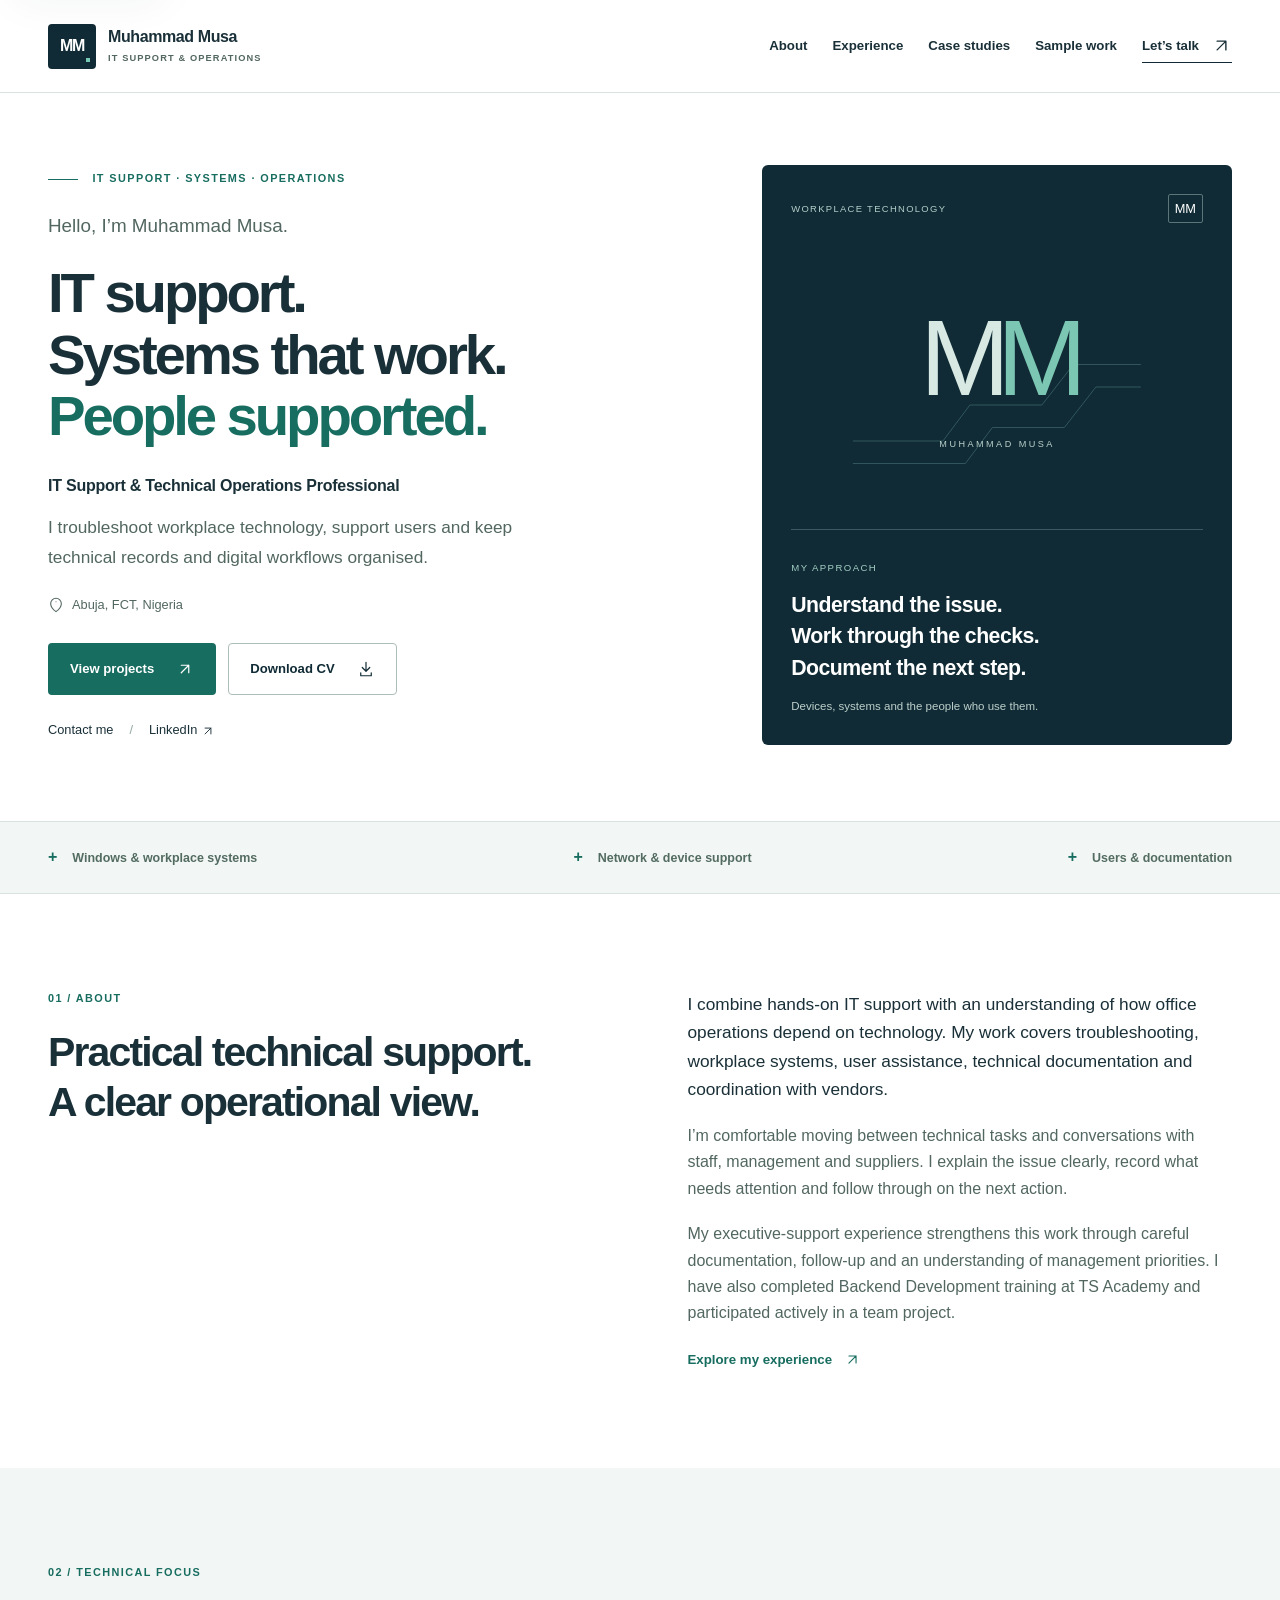
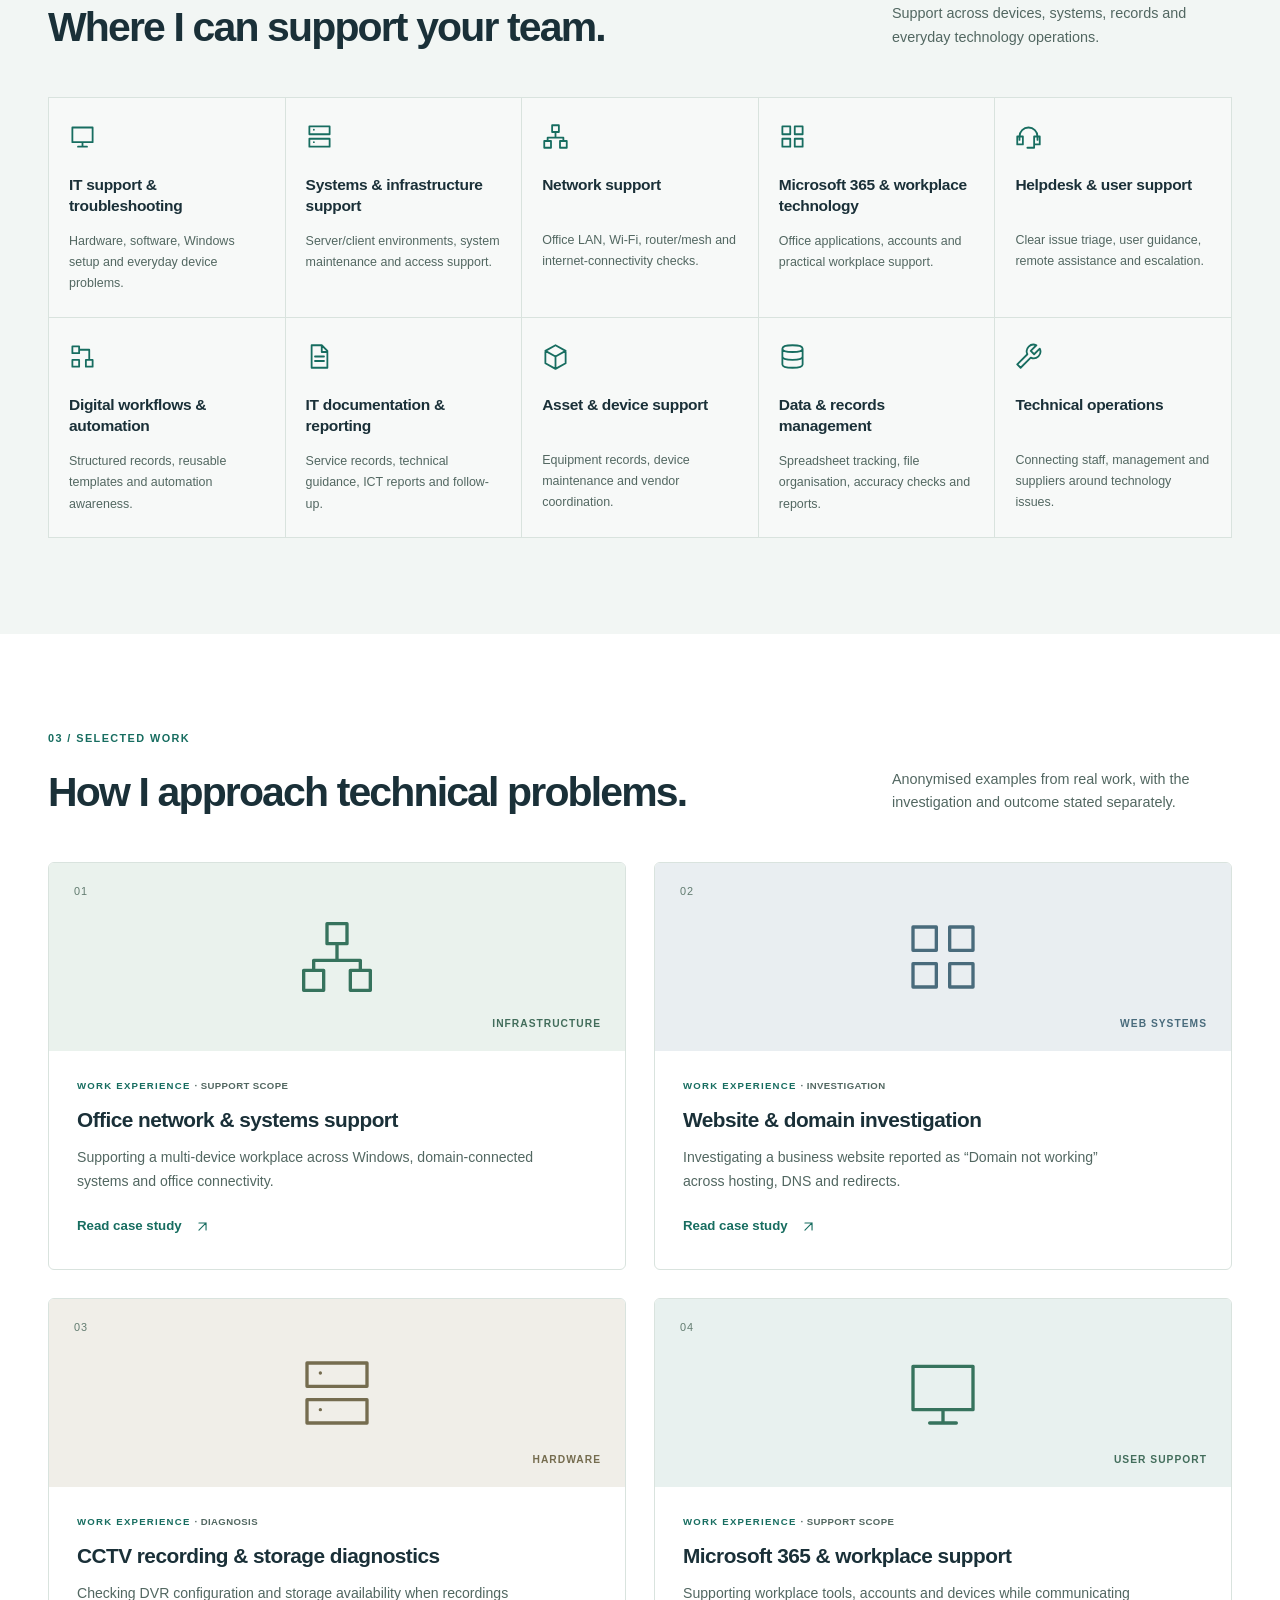
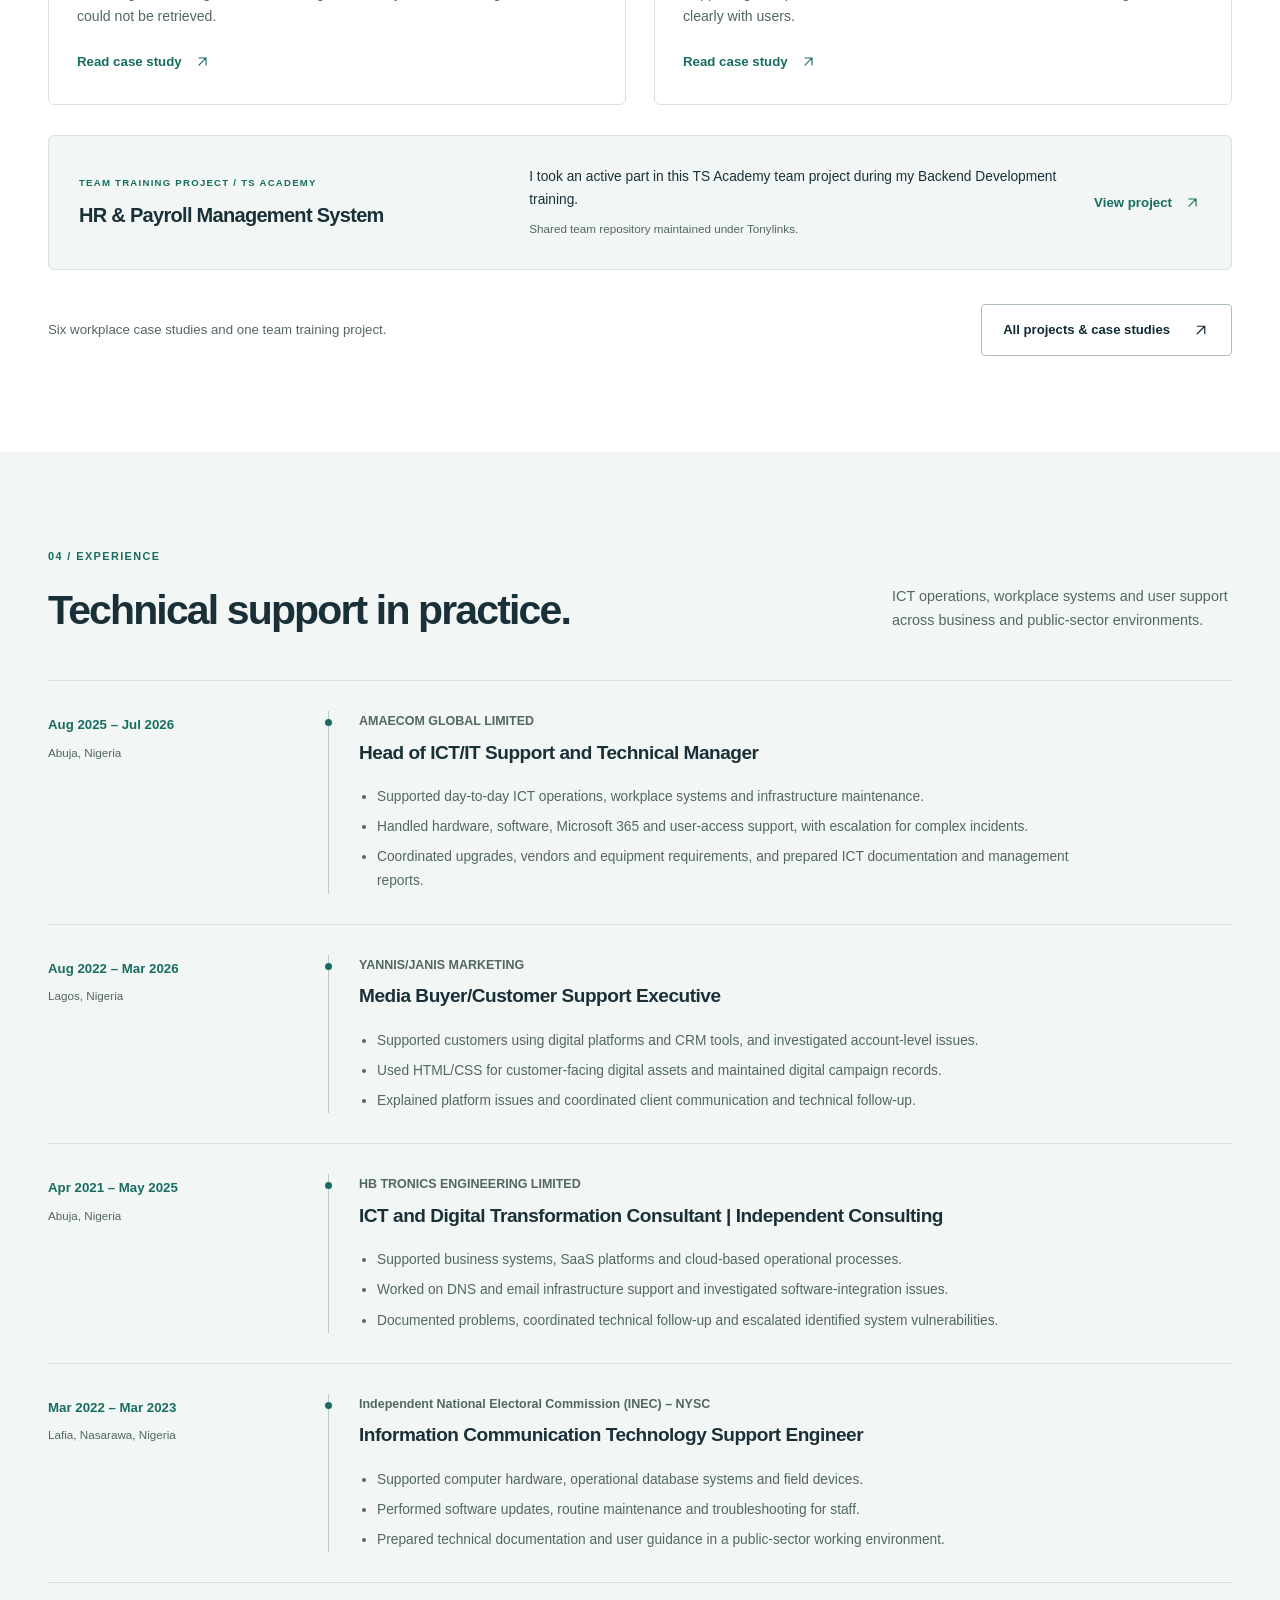
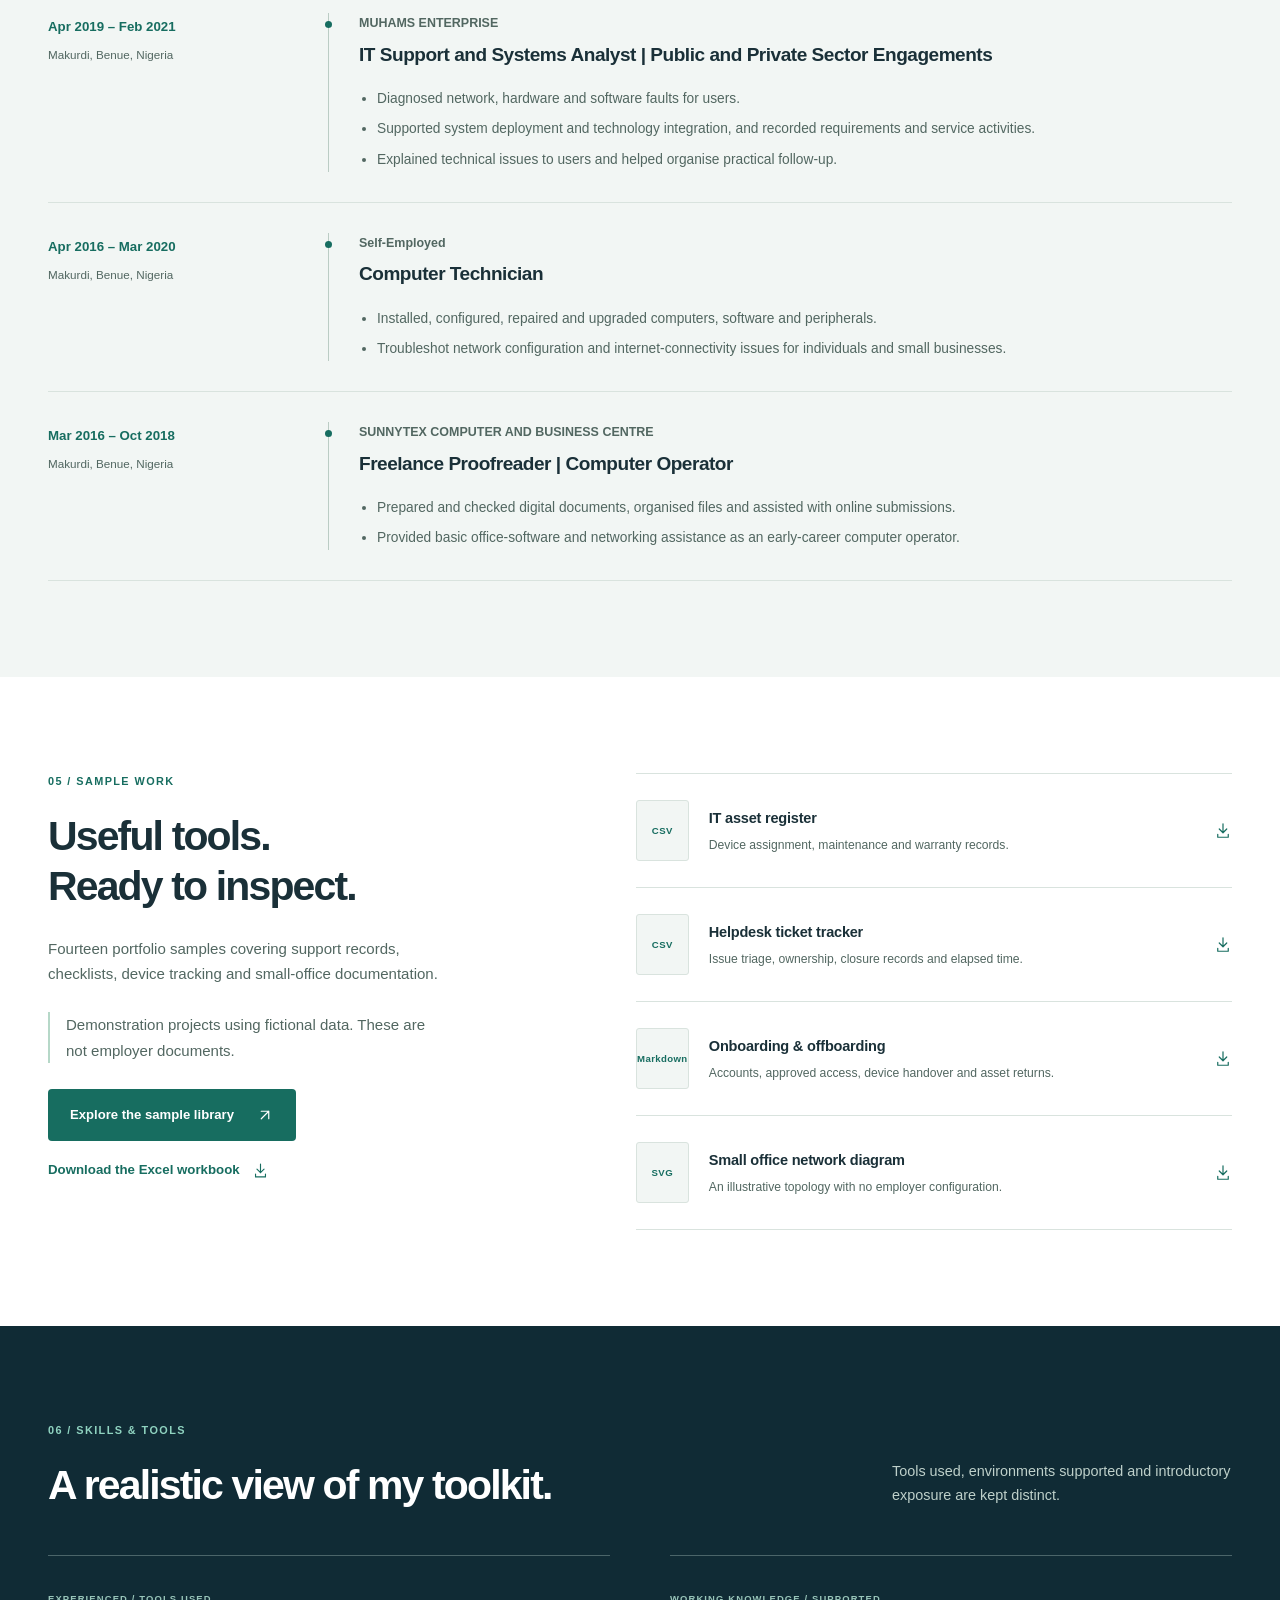
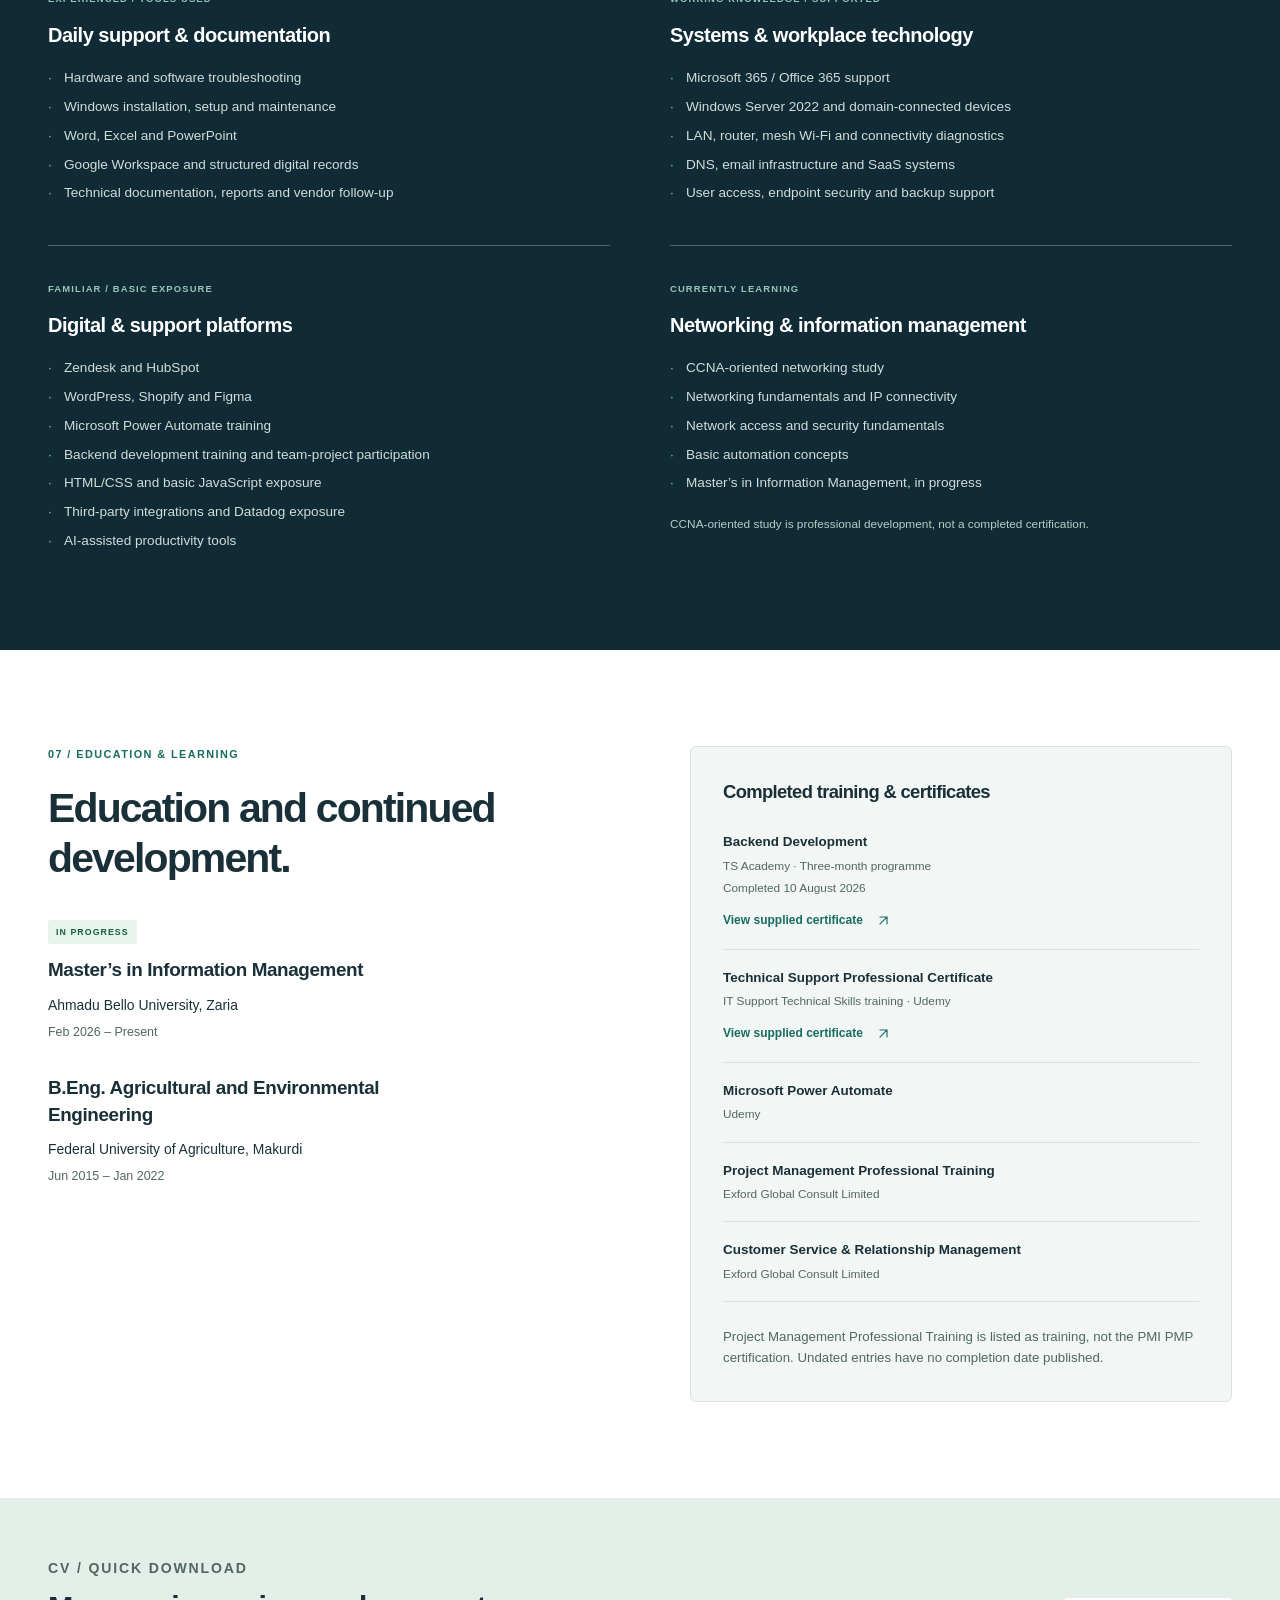
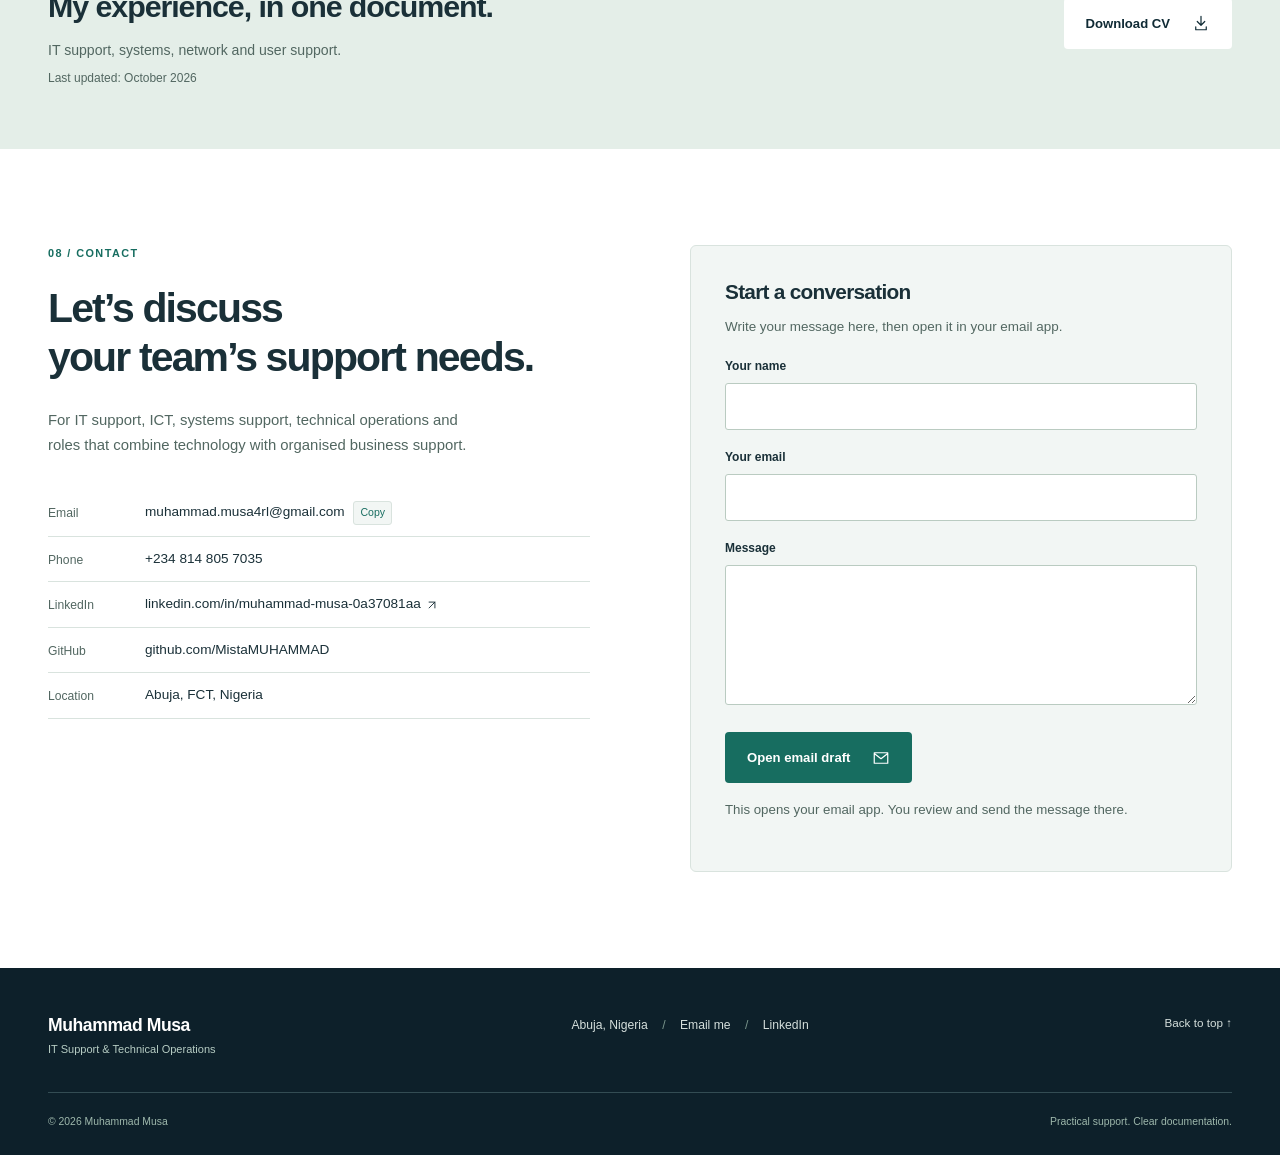
==== commit 10a5c3b7: "Updating the technical operations portfolio" ====
--- a/index.html
+++ b/index.html
@@ -2,16 +2,16 @@
 <html lang="en"><head><meta charset="utf-8"><meta name="viewport" content="width=device-width,initial-scale=1">
 <title>Muhammad Musa | IT Support &amp; Technical Operations</title><meta name="description" content="IT support and technical operations professional in Abuja, Nigeria. Workplace systems, troubleshooting, user support and practical technical documentation."><meta name="theme-color" content="#102b35">
 <meta property="og:type" content="website"><meta property="og:site_name" content="Muhammad Musa"><meta property="og:title" content="Muhammad Musa | IT Support &amp; Technical Operations"><meta property="og:description" content="IT support and technical operations professional in Abuja, Nigeria. Workplace systems, troubleshooting, user support and practical technical documentation.">
-<meta property="og:image" content="assets/images/social-preview.png"><meta property="og:image:width" content="1200"><meta property="og:image:height" content="630"><meta property="og:image:alt" content="Muhammad Musa — IT Support and Technical Operations">
-<meta name="twitter:card" content="summary_large_image"><meta name="twitter:title" content="Muhammad Musa | IT Support &amp; Technical Operations"><meta name="twitter:description" content="IT support and technical operations professional in Abuja, Nigeria. Workplace systems, troubleshooting, user support and practical technical documentation."><meta name="twitter:image" content="assets/images/social-preview.png">
-<!-- DEPLOYMENT_META_START --><!-- Set by tools/configure.py after the GitHub username is confirmed. --><!-- DEPLOYMENT_META_END -->
+<meta property="og:image" content="https://mistamuhammad.github.io/tech/assets/images/social-preview.png"><meta property="og:image:width" content="1200"><meta property="og:image:height" content="630"><meta property="og:image:alt" content="Muhammad Musa — IT Support and Technical Operations">
+<meta name="twitter:card" content="summary_large_image"><meta name="twitter:title" content="Muhammad Musa | IT Support &amp; Technical Operations"><meta name="twitter:description" content="IT support and technical operations professional in Abuja, Nigeria. Workplace systems, troubleshooting, user support and practical technical documentation."><meta name="twitter:image" content="https://mistamuhammad.github.io/tech/assets/images/social-preview.png">
+<!-- DEPLOYMENT_META_START --><link rel="canonical" href="https://mistamuhammad.github.io/tech/"><meta property="og:url" content="https://mistamuhammad.github.io/tech/"><script type="application/ld+json">{"@context":"https://schema.org","@type":"Person","name":"Muhammad Musa","jobTitle":"IT Support & Technical Operations Professional","url":"https://mistamuhammad.github.io/tech/","email":"mailto:muhammad.musa4rl@gmail.com","telephone":"+2348148057035","address":{"@type":"PostalAddress","addressLocality":"Abuja","addressCountry":"NG"},"sameAs":["https://www.linkedin.com/in/muhammad-musa-0a37081aa/","https://github.com/MistaMUHAMMAD"]}</script><!-- DEPLOYMENT_META_END -->
 <link rel="icon" href="favicon.ico?v=1" sizes="any"><link rel="icon" href="assets/icons/favicon.svg?v=1" type="image/svg+xml"><link rel="icon" href="assets/icons/favicon-32x32.png?v=1" type="image/png" sizes="32x32"><link rel="icon" href="assets/icons/favicon-16x16.png?v=1" type="image/png" sizes="16x16"><link rel="apple-touch-icon" href="assets/icons/apple-touch-icon.png?v=1" sizes="180x180"><link rel="manifest" href="site.webmanifest">
 <link rel="stylesheet" href="styles.css?v=2"><script src="script.js?v=1" defer></script>
 </head><body><a class="skip-link" href="#main">Skip to content</a><header class="site-header"><div class="nav-wrap"><a class="brand" href="index.html" aria-label="Muhammad Musa, home"><span class="brand-mark">MM<span></span></span><span>Muhammad Musa<span class="brand-sub">IT SUPPORT & OPERATIONS</span></span></a>
 <button class="menu-toggle" type="button" aria-controls="site-nav" aria-expanded="false"><span class="menu-label">Menu</span><svg viewBox="0 0 24 24" width="22" height="22" fill="none" stroke="currentColor" aria-hidden="true"><path d="M3 7h18M3 12h18M3 17h18"/></svg></button>
 <nav id="site-nav" aria-label="Main navigation"><a href="index.html#about">About</a><a href="index.html#experience">Experience</a><a href="projects.html" >Case studies</a><a href="samples.html" >Sample work</a><a class="nav-contact" href="index.html#contact">Let’s talk <svg class="icon " viewBox="0 0 24 24" fill="none" stroke="currentColor" stroke-width="1.6" stroke-linecap="round" stroke-linejoin="round" aria-hidden="true"><path d="M7 17 17 7M7 7h10v10"/></svg></a></nav></div></header>
 <main id="main">
-<section class="hero section"><div class="container hero-grid"><div class="hero-copy"><p class="eyebrow"><span class="line"></span> IT SUPPORT · SYSTEMS · OPERATIONS</p><p class="hero-intro">Hello, I’m Muhammad Musa.</p><h1>IT support.<br>Systems that work.<br><span>People supported.</span></h1><p class="hero-role">IT Support & Technical Operations Professional</p><p class="hero-description">I troubleshoot workplace technology, support users and keep technical records and digital workflows organised.</p><p class="location"><svg class="icon " viewBox="0 0 24 24" fill="none" stroke="currentColor" stroke-width="1.6" stroke-linecap="round" stroke-linejoin="round" aria-hidden="true"><path d="M20 10c0 6-8 12-8 12S4 16 4 10a8 8 0 1 1 16 0ZM12 7v.01"/></svg> Abuja, FCT, Nigeria</p><div class="hero-actions"><a class="button primary" href="#projects">View projects <svg class="icon " viewBox="0 0 24 24" fill="none" stroke="currentColor" stroke-width="1.6" stroke-linecap="round" stroke-linejoin="round" aria-hidden="true"><path d="M7 17 17 7M7 7h10v10"/></svg></a><a class="button secondary" href="assets/Muhammad_Musa_IT_CV.pdf" download>Download CV <svg class="icon " viewBox="0 0 24 24" fill="none" stroke="currentColor" stroke-width="1.6" stroke-linecap="round" stroke-linejoin="round" aria-hidden="true"><path d="M12 3v12m-5-5 5 5 5-5M5 17v4h14v-4"/></svg></a></div><div class="hero-links"><a href="#contact">Contact me</a><span>/</span><a href="https://www.linkedin.com/in/muhammadmusa" target="_blank" rel="noopener noreferrer">LinkedIn <svg class="icon " viewBox="0 0 24 24" fill="none" stroke="currentColor" stroke-width="1.6" stroke-linecap="round" stroke-linejoin="round" aria-hidden="true"><path d="M7 17 17 7M7 7h10v10"/></svg></a></div></div>
+<section class="hero section"><div class="container hero-grid"><div class="hero-copy"><p class="eyebrow"><span class="line"></span> IT SUPPORT · SYSTEMS · OPERATIONS</p><p class="hero-intro">Hello, I’m Muhammad Musa.</p><h1>IT support.<br>Systems that work.<br><span>People supported.</span></h1><p class="hero-role">IT Support & Technical Operations Professional</p><p class="hero-description">I troubleshoot workplace technology, support users and keep technical records and digital workflows organised.</p><p class="location"><svg class="icon " viewBox="0 0 24 24" fill="none" stroke="currentColor" stroke-width="1.6" stroke-linecap="round" stroke-linejoin="round" aria-hidden="true"><path d="M20 10c0 6-8 12-8 12S4 16 4 10a8 8 0 1 1 16 0ZM12 7v.01"/></svg> Abuja, FCT, Nigeria</p><div class="hero-actions"><a class="button primary" href="#projects">View projects <svg class="icon " viewBox="0 0 24 24" fill="none" stroke="currentColor" stroke-width="1.6" stroke-linecap="round" stroke-linejoin="round" aria-hidden="true"><path d="M7 17 17 7M7 7h10v10"/></svg></a><a class="button secondary" href="assets/Muhammad_Musa_IT_CV.pdf" download>Download CV <svg class="icon " viewBox="0 0 24 24" fill="none" stroke="currentColor" stroke-width="1.6" stroke-linecap="round" stroke-linejoin="round" aria-hidden="true"><path d="M12 3v12m-5-5 5 5 5-5M5 17v4h14v-4"/></svg></a></div><div class="hero-links"><a href="#contact">Contact me</a><span>/</span><a href="https://www.linkedin.com/in/muhammad-musa-0a37081aa/" target="_blank" rel="noopener noreferrer">LinkedIn <svg class="icon " viewBox="0 0 24 24" fill="none" stroke="currentColor" stroke-width="1.6" stroke-linecap="round" stroke-linejoin="round" aria-hidden="true"><path d="M7 17 17 7M7 7h10v10"/></svg></a></div></div>
 <aside class="hero-panel" aria-label="Professional overview"><div class="panel-top"><span class="tiny-label">WORKPLACE TECHNOLOGY</span><span class="panel-mark">MM</span></div><div class="portrait-shell" id="profile-image"><div class="initials-avatar" role="img" aria-label="Muhammad Musa initials avatar"><span class="avatar-letter">M<span>M</span></span><span class="avatar-caption">MUHAMMAD MUSA</span><svg class="avatar-lines" viewBox="0 0 340 300" fill="none" aria-hidden="true"><path d="M10 220h100l30-40h80l35-45h75M10 245h125l30-40h80l35-45h50" stroke="currentColor"/></svg></div></div><div class="panel-bottom"><span>MY APPROACH</span><h2>Understand the issue.<br>Work through the checks.<br>Document the next step.</h2><p>Devices, systems and the people who use them.</p></div></aside>
 </div></section>
 <div class="focus-strip"><div class="container focus-inner"><span>Windows & workplace systems</span><span>Network & device support</span><span>Users & documentation</span></div></div>
@@ -23,5 +23,5 @@
 <section id="skills" class="section skills-section"><div class="container"><div class="section-heading"><div><p class="eyebrow section-index">06 / SKILLS & TOOLS</p><h2 class="section-title">A realistic view of my toolkit.</h2></div><p>Tools used, environments supported and introductory exposure are kept distinct.</p></div><div class="skills-grid"><article class="skill-block"><span class="skill-level">EXPERIENCED / TOOLS USED</span><h3>Daily support & documentation</h3><ul><li>Hardware and software troubleshooting</li><li>Windows installation, setup and maintenance</li><li>Word, Excel and PowerPoint</li><li>Google Workspace and structured digital records</li><li>Technical documentation, reports and vendor follow-up</li></ul></article><article class="skill-block"><span class="skill-level">WORKING KNOWLEDGE / SUPPORTED</span><h3>Systems & workplace technology</h3><ul><li>Microsoft 365 / Office 365 support</li><li>Windows Server 2022 and domain-connected devices</li><li>LAN, router, mesh Wi-Fi and connectivity diagnostics</li><li>DNS, email infrastructure and SaaS systems</li><li>User access, endpoint security and backup support</li></ul></article><article class="skill-block"><span class="skill-level">FAMILIAR / BASIC EXPOSURE</span><h3>Digital & support platforms</h3><ul><li>Zendesk and HubSpot</li><li>WordPress, Shopify and Figma</li><li>Microsoft Power Automate training</li><li>Backend development training and team-project participation</li><li>HTML/CSS and basic JavaScript exposure</li><li>Third-party integrations and Datadog exposure</li><li>AI-assisted productivity tools</li></ul></article><article class="skill-block learning-block"><span class="skill-level">CURRENTLY LEARNING</span><h3>Networking & information management</h3><ul><li>CCNA-oriented networking study</li><li>Networking fundamentals and IP connectivity</li><li>Network access and security fundamentals</li><li>Basic automation concepts</li><li>Master’s in Information Management, in progress</li></ul><p>CCNA-oriented study is professional development, not a completed certification.</p></article></div></div></section>
 <section id="education" class="section"><div class="container education-grid"><div><p class="eyebrow section-index">07 / EDUCATION & LEARNING</p><h2 class="section-title">Education and continued development.</h2><div class="education-item"><span class="status-pill">IN PROGRESS</span><h3>Master’s in Information Management</h3><p>Ahmadu Bello University, Zaria</p><p class="muted">Feb 2026 – Present</p></div><div class="education-item"><h3>B.Eng. Agricultural and Environmental Engineering</h3><p>Federal University of Agriculture, Makurdi</p><p class="muted">Jun 2015 – Jan 2022</p></div></div><div class="training-panel"><h3>Completed training &amp; certificates</h3><ul class="training-list"><li><strong>Backend Development</strong><span>TS Academy · Three-month programme</span><span>Completed 10 August 2026</span><a class="text-link certificate-link" href="assets/documents/certificates/TS_Academy_Backend_Development_Certificate.pdf" target="_blank" rel="noopener noreferrer">View supplied certificate <svg class="icon" viewBox="0 0 24 24" fill="none" stroke="currentColor" stroke-width="1.6" stroke-linecap="round" stroke-linejoin="round" aria-hidden="true"><path d="M7 17 17 7M7 7h10v10"/></svg></a></li><li><strong>Technical Support Professional Certificate</strong><span>IT Support Technical Skills training · Udemy</span><a class="text-link certificate-link" href="assets/documents/certificates/Technical_Support_Professional_Certificate.pdf" target="_blank" rel="noopener noreferrer">View supplied certificate <svg class="icon" viewBox="0 0 24 24" fill="none" stroke="currentColor" stroke-width="1.6" stroke-linecap="round" stroke-linejoin="round" aria-hidden="true"><path d="M7 17 17 7M7 7h10v10"/></svg></a></li><li><strong>Microsoft Power Automate</strong><span>Udemy</span></li><li><strong>Project Management Professional Training</strong><span>Exford Global Consult Limited</span></li><li><strong>Customer Service &amp; Relationship Management</strong><span>Exford Global Consult Limited</span></li></ul><p class="small muted">Project Management Professional Training is listed as training, not the PMI PMP certification. Undated entries have no completion date published.</p></div></div></section>
 <section id="cv" class="cv-section"><div class="container cv-inner"><div><p class="eyebrow">CV / QUICK DOWNLOAD</p><h2>My experience, in one document.</h2><p>IT support, systems, network and user support.<br><span class="cv-updated">Last updated: October 2026</span></p></div><a class="button light" href="assets/Muhammad_Musa_IT_CV.pdf" download>Download CV <svg class="icon " viewBox="0 0 24 24" fill="none" stroke="currentColor" stroke-width="1.6" stroke-linecap="round" stroke-linejoin="round" aria-hidden="true"><path d="M12 3v12m-5-5 5 5 5-5M5 17v4h14v-4"/></svg></a></div></section>
-<section id="contact" class="section"><div class="container contact-grid"><div><p class="eyebrow section-index">08 / CONTACT</p><h2 class="section-title">Let’s discuss<br>your team’s support needs.</h2><p>For IT support, ICT, systems support, technical operations and roles that combine technology with organised business support.</p><dl class="contact-list"><div><dt>Email</dt><dd><a href="mailto:muhammad.musa4rl@gmail.com">muhammad.musa4rl@gmail.com</a> <button class="copy-email" type="button" data-copy-email aria-label="Copy email address">Copy</button></dd></div><div><dt>Phone</dt><dd><a href="tel:+2348148057035">081-480-57035</a></dd></div><div><dt>LinkedIn</dt><dd><a href="https://www.linkedin.com/in/muhammadmusa" target="_blank" rel="noopener noreferrer">linkedin.com/in/muhammadmusa <svg class="icon " viewBox="0 0 24 24" fill="none" stroke="currentColor" stroke-width="1.6" stroke-linecap="round" stroke-linejoin="round" aria-hidden="true"><path d="M7 17 17 7M7 7h10v10"/></svg></a></dd></div><div><dt>GitHub</dt><dd><!-- GITHUB_CONTACT_START --><a href="mailto:muhammad.musa4rl@gmail.com?subject=GitHub%20portfolio%20enquiry">Request GitHub profile <svg class="icon " viewBox="0 0 24 24" fill="none" stroke="currentColor" stroke-width="1.6" stroke-linecap="round" stroke-linejoin="round" aria-hidden="true"><path d="M7 17 17 7M7 7h10v10"/></svg></a><!-- GITHUB_CONTACT_END --></dd></div><div><dt>Location</dt><dd>Abuja, FCT, Nigeria</dd></div></dl><p id="copy-status" class="small" role="status" aria-live="polite"></p></div><div class="contact-form-panel"><h3>Start a conversation</h3><p>Write your message here, then open it in your email app.</p><form id="contact-form" action="mailto:muhammad.musa4rl@gmail.com" method="get"><label for="sender-name">Your name</label><input id="sender-name" name="name" autocomplete="name" maxlength="100" required><label for="sender-email">Your email</label><input id="sender-email" name="email" type="email" autocomplete="email" maxlength="254" required><label for="message">Message</label><textarea id="message" name="body" rows="5" maxlength="5000" required></textarea><button class="button primary" type="submit">Open email draft <svg class="icon " viewBox="0 0 24 24" fill="none" stroke="currentColor" stroke-width="1.6" stroke-linecap="round" stroke-linejoin="round" aria-hidden="true"><path d="M3 5h18v14H3zM3 6l9 7 9-7"/></svg></button><p class="small muted">This opens your email app. You review and send the message there.</p><p id="form-status" class="small" role="status" aria-live="polite"></p></form><noscript><p><a href="mailto:muhammad.musa4rl@gmail.com">Email Muhammad directly</a> to include your contact details.</p></noscript></div></div></section>
-</main><footer class="site-footer"><div class="container footer-inner"><a class="footer-name" href="index.html">Muhammad Musa<span>IT Support & Technical Operations</span></a><p>Abuja, Nigeria <span class="footer-dot">/</span> <a href="mailto:muhammad.musa4rl@gmail.com">Email me</a> <span class="footer-dot">/</span> <a href="https://www.linkedin.com/in/muhammadmusa" target="_blank" rel="noopener noreferrer">LinkedIn</a></p><a class="back-top" href="#main">Back to top ↑</a></div><div class="container footer-bottom"><span>© <span data-year>2026</span> Muhammad Musa</span><span>Practical support. Clear documentation.</span></div></footer></body></html>
+<section id="contact" class="section"><div class="container contact-grid"><div><p class="eyebrow section-index">08 / CONTACT</p><h2 class="section-title">Let’s discuss<br>your team’s support needs.</h2><p>For IT support, ICT, systems support, technical operations and roles that combine technology with organised business support.</p><dl class="contact-list"><div><dt>Email</dt><dd><a href="mailto:muhammad.musa4rl@gmail.com">muhammad.musa4rl@gmail.com</a> <button class="copy-email" type="button" data-copy-email aria-label="Copy email address">Copy</button></dd></div><div><dt>Phone</dt><dd><a href="tel:+2348148057035">+234 814 805 7035</a></dd></div><div><dt>LinkedIn</dt><dd><a href="https://www.linkedin.com/in/muhammad-musa-0a37081aa/" target="_blank" rel="noopener noreferrer">linkedin.com/in/muhammad-musa-0a37081aa <svg class="icon " viewBox="0 0 24 24" fill="none" stroke="currentColor" stroke-width="1.6" stroke-linecap="round" stroke-linejoin="round" aria-hidden="true"><path d="M7 17 17 7M7 7h10v10"/></svg></a></dd></div><div><dt>GitHub</dt><dd><!-- GITHUB_CONTACT_START --><a href="https://github.com/MistaMUHAMMAD" target="_blank" rel="noopener noreferrer">github.com/MistaMUHAMMAD</a><!-- GITHUB_CONTACT_END --></dd></div><div><dt>Location</dt><dd>Abuja, FCT, Nigeria</dd></div></dl><p id="copy-status" class="small" role="status" aria-live="polite"></p></div><div class="contact-form-panel"><h3>Start a conversation</h3><p>Write your message here, then open it in your email app.</p><form id="contact-form" action="mailto:muhammad.musa4rl@gmail.com" method="get"><label for="sender-name">Your name</label><input id="sender-name" name="name" autocomplete="name" maxlength="100" required><label for="sender-email">Your email</label><input id="sender-email" name="email" type="email" autocomplete="email" maxlength="254" required><label for="message">Message</label><textarea id="message" name="body" rows="5" maxlength="5000" required></textarea><button class="button primary" type="submit">Open email draft <svg class="icon " viewBox="0 0 24 24" fill="none" stroke="currentColor" stroke-width="1.6" stroke-linecap="round" stroke-linejoin="round" aria-hidden="true"><path d="M3 5h18v14H3zM3 6l9 7 9-7"/></svg></button><p class="small muted">This opens your email app. You review and send the message there.</p><p id="form-status" class="small" role="status" aria-live="polite"></p></form><noscript><p><a href="mailto:muhammad.musa4rl@gmail.com">Email Muhammad directly</a> to include your contact details.</p></noscript></div></div></section>
+</main><footer class="site-footer"><div class="container footer-inner"><a class="footer-name" href="index.html">Muhammad Musa<span>IT Support & Technical Operations</span></a><p>Abuja, Nigeria <span class="footer-dot">/</span> <a href="mailto:muhammad.musa4rl@gmail.com">Email me</a> <span class="footer-dot">/</span> <a href="https://www.linkedin.com/in/muhammad-musa-0a37081aa/" target="_blank" rel="noopener noreferrer">LinkedIn</a></p><a class="back-top" href="#main">Back to top ↑</a></div><div class="container footer-bottom"><span>© <span data-year>2026</span> Muhammad Musa</span><span>Practical support. Clear documentation.</span></div></footer></body></html>
